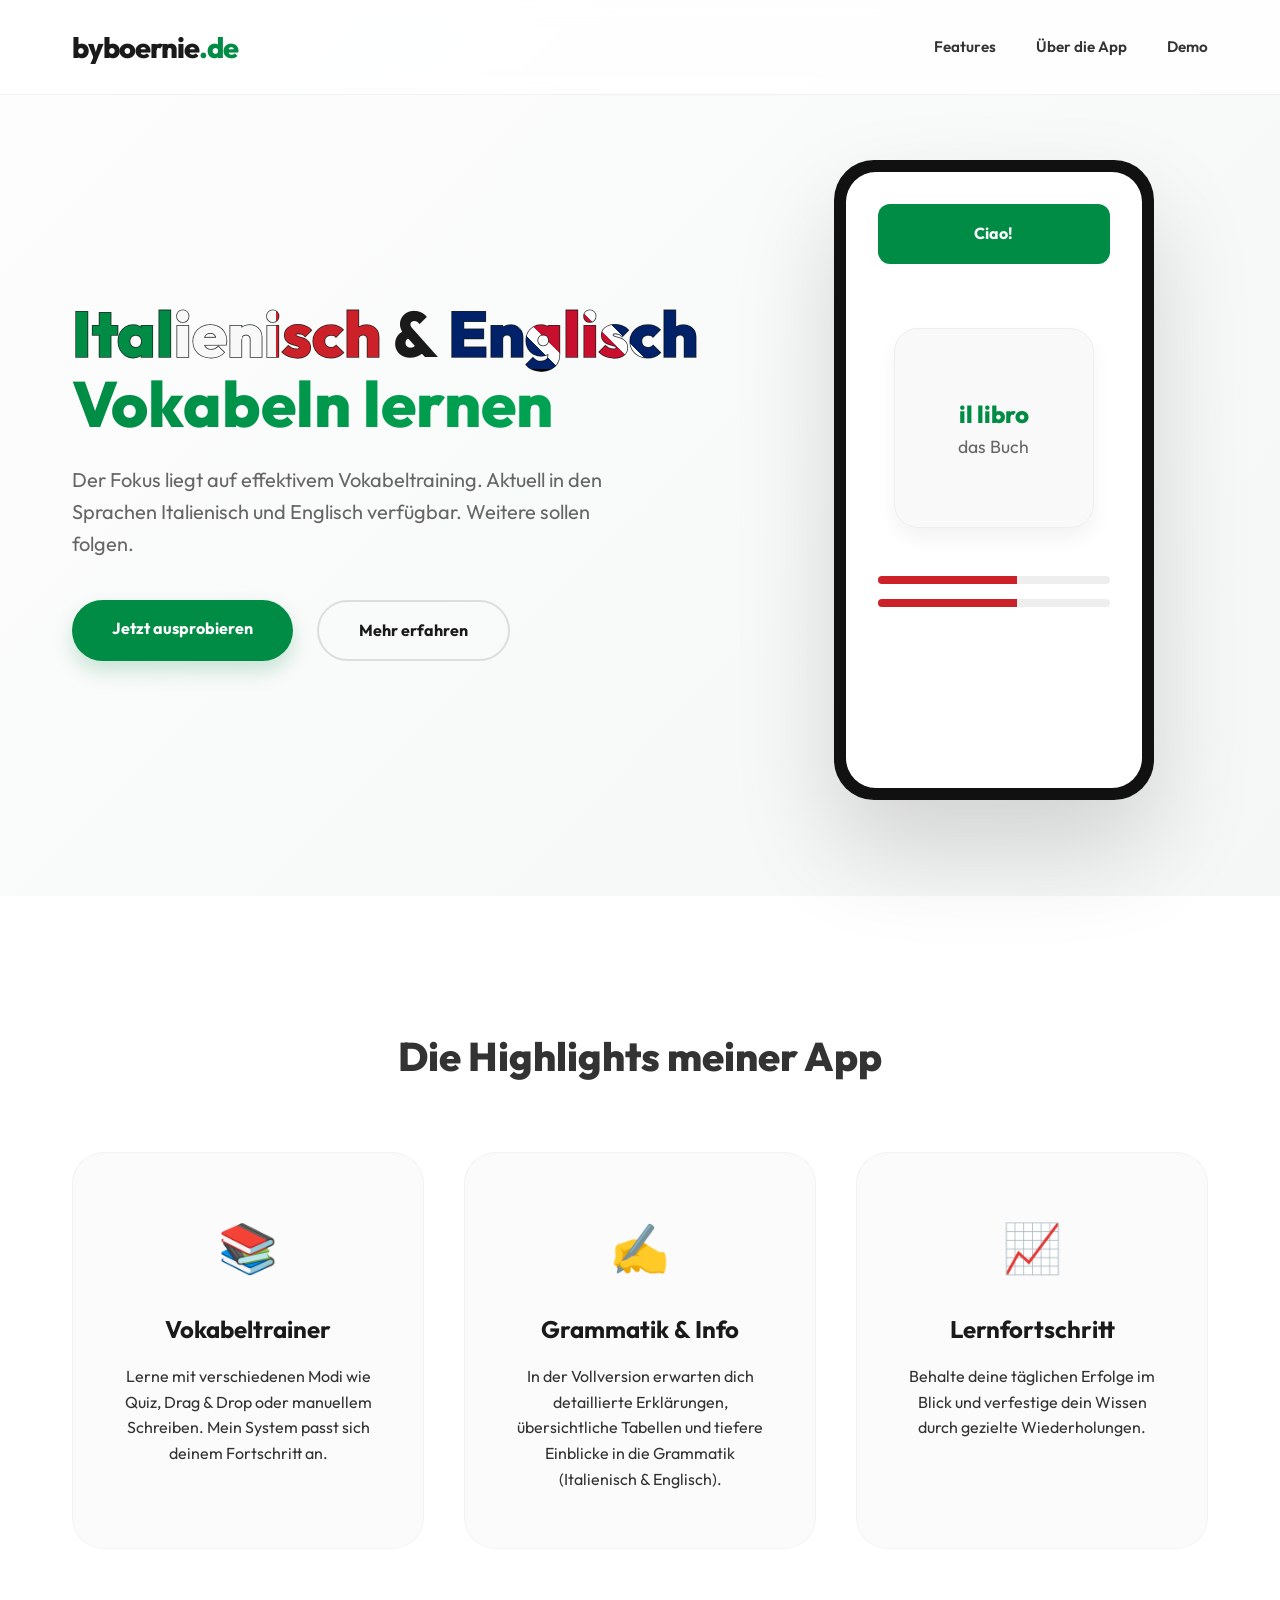
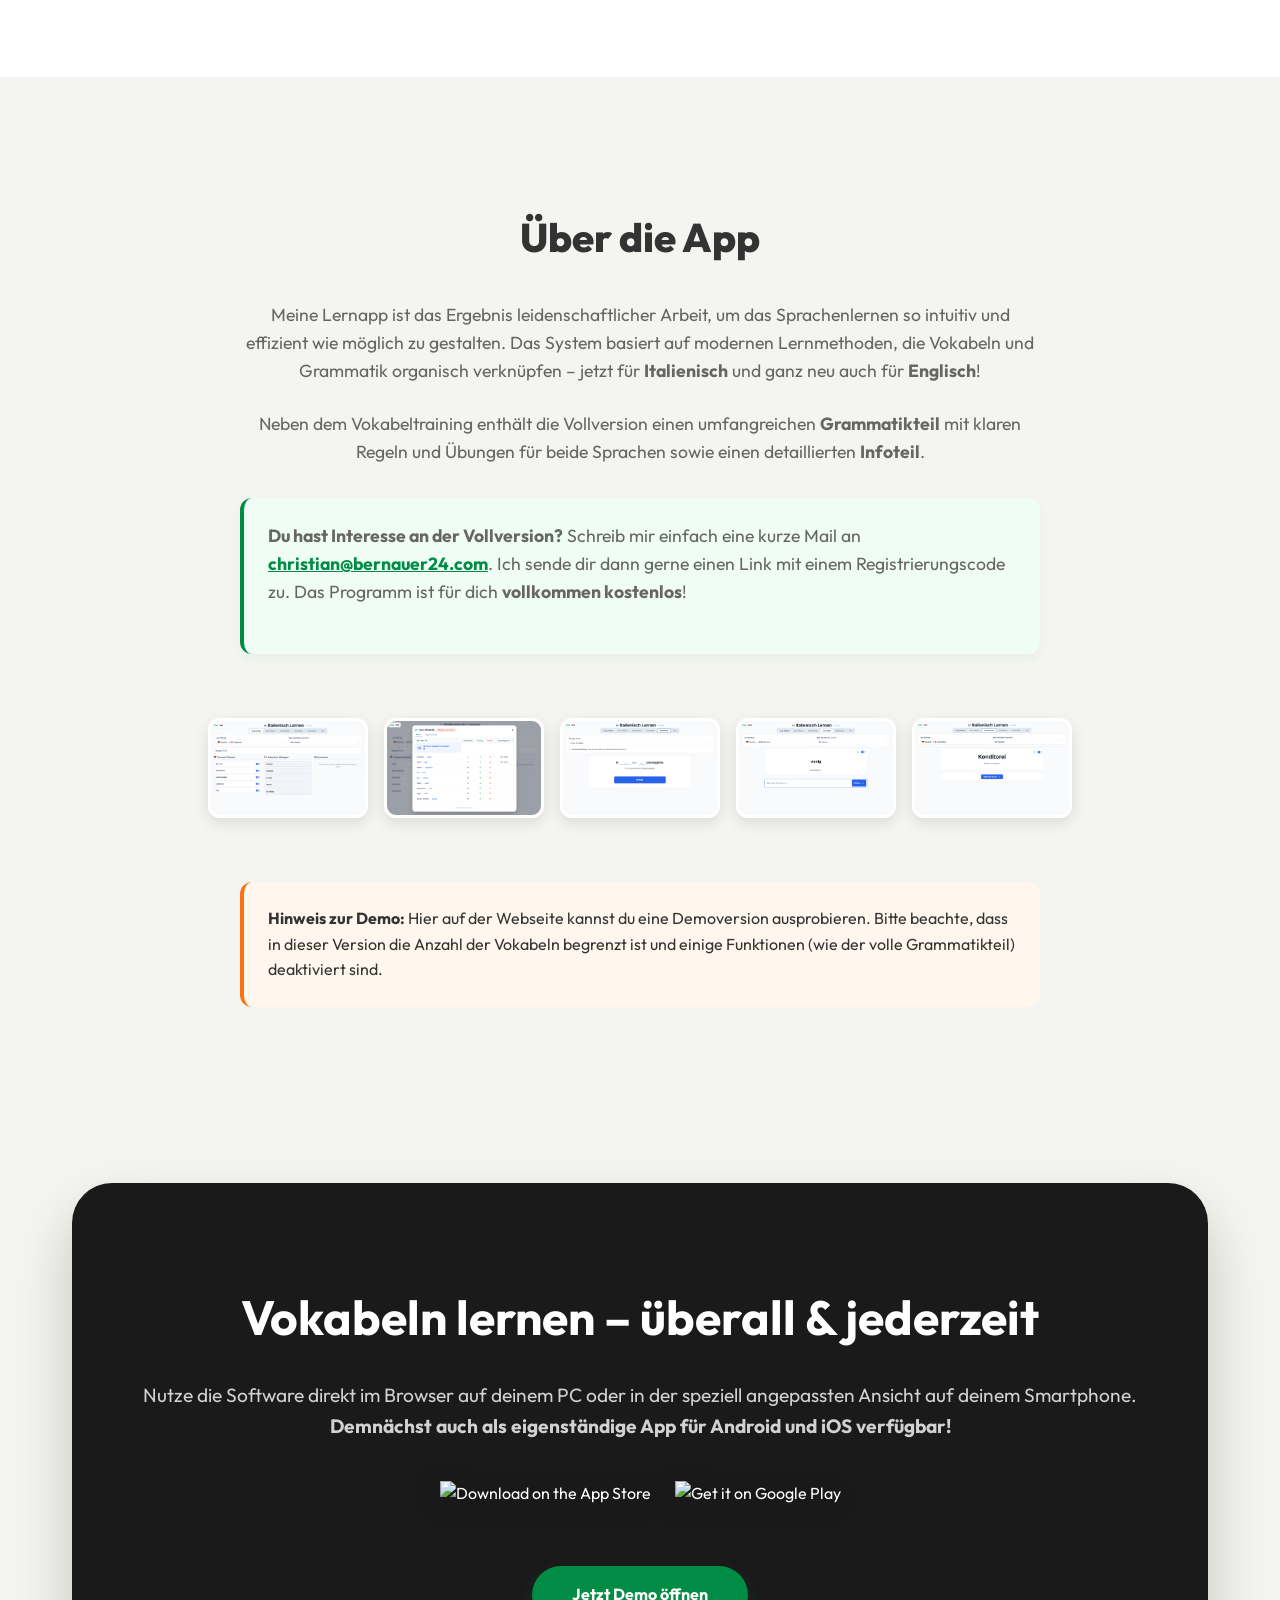
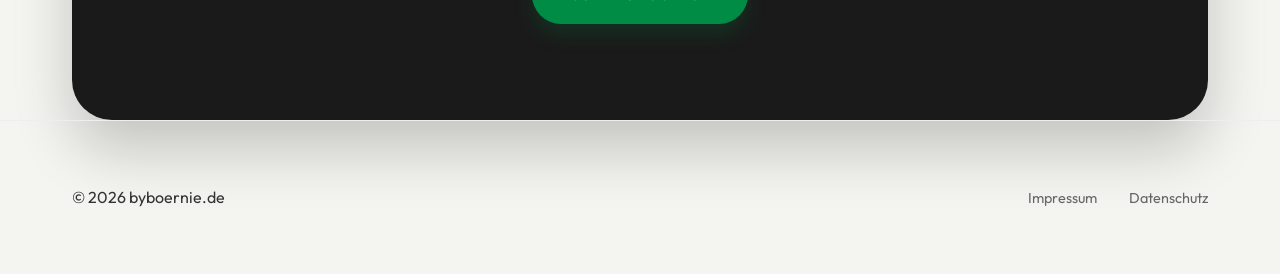
==== index.html @ be67d60a "Refine flag styling with outer stroke and update demo notice" ====
<!DOCTYPE html>
<html lang="de">
<head>
    <meta charset="UTF-8">
    <meta name="viewport" content="width=device-width, initial-scale=1.0">
    <title>Lernapp Italienisch & Englisch | byboernie.de</title>
    <meta name="description" content="Entdecke die Lernapp für Italienisch und Englisch von byboernie.de. Meistere Vokabeln, Grammatik und Sätze spielerisch leicht. Jetzt informieren!">
    <link rel="stylesheet" href="style.css">
    <link rel="preconnect" href="https://fonts.googleapis.com">
    <link rel="preconnect" href="https://fonts.gstatic.com" crossorigin>
    <link href="https://fonts.googleapis.com/css2?family=Outfit:wght@300;400;600;800&display=swap" rel="stylesheet">
</head>
<body>
    <header id="main-header">
        <nav class="container">
            <div class="logo">byboernie<span>.de</span></div>
            <ul class="nav-links">
                <li><a href="#features">Features</a></li>
                <li><a href="#about">Über die App</a></li>
                <li><a href="#demo">Demo</a></li>
            </ul>
        </nav>
    </header>

    <main>
        <section id="hero">
            <div class="container hero-content">
                <div class="hero-text">
                    <h1><span class="flag-it" data-text="Italienisch">Italienisch</span> & <span class="flag-uk" data-text="Englisch">Englisch</span> <br><span class="highlight">Vokabeln lernen</span></h1>
                    <p>Der Fokus liegt auf effektivem Vokabeltraining. Aktuell in den Sprachen Italienisch und Englisch verfügbar. Weitere sollen folgen.</p>
                    <div class="hero-btns">
                        <a href="app.html" class="btn btn-primary">Jetzt ausprobieren</a>
                        <a href="#about" class="btn btn-secondary">Mehr erfahren</a>
                    </div>
                </div>
                <div class="hero-image">
                    <div class="app-mockup">
                        <div class="screen">
                            <div class="app-header">Ciao!</div>
                            <div class="app-card">
                                <span class="word">il libro</span>
                                <span class="translation">das Buch</span>
                            </div>
                            <div class="app-stats">
                                <div class="stat-bar"></div>
                                <div class="stat-bar"></div>
                            </div>
                        </div>
                    </div>
                </div>
            </div>
        </section>

        <section id="features">
            <div class="container">
                <h2 class="section-title">Die Highlights meiner App</h2>
                <div class="features-grid">
                    <div class="feature-card">
                        <div class="icon">📚</div>
                        <h3>Vokabeltrainer</h3>
                        <p>Lerne mit verschiedenen Modi wie Quiz, Drag & Drop oder manuellem Schreiben. Mein System passt sich deinem Fortschritt an.</p>
                    </div>
                    <div class="feature-card">
                        <div class="icon">✍️</div>
                        <h3>Grammatik & Info</h3>
                        <p>In der Vollversion erwarten dich detaillierte Erklärungen, übersichtliche Tabellen und tiefere Einblicke in die Grammatik (Italienisch & Englisch).</p>
                    </div>
                    <div class="feature-card">
                        <div class="icon">📈</div>
                        <h3>Lernfortschritt</h3>
                        <p>Behalte deine täglichen Erfolge im Blick und verfestige dein Wissen durch gezielte Wiederholungen.</p>
                    </div>
                </div>
            </div>
        </section>

        <section id="about">
            <div class="container">
                <div class="about-content">
                    <div class="about-text">
                        <h2>Über die App</h2>
                        <p>Meine Lernapp ist das Ergebnis leidenschaftlicher Arbeit, um das Sprachenlernen so intuitiv und effizient wie möglich zu gestalten. Das System basiert auf modernen Lernmethoden, die Vokabeln und Grammatik organisch verknüpfen – jetzt für <strong>Italienisch</strong> und ganz neu auch für <strong>Englisch</strong>!</p>
                        <p>Neben dem Vokabeltraining enthält die Vollversion einen umfangreichen <strong>Grammatikteil</strong> mit klaren Regeln und Übungen für beide Sprachen sowie einen detaillierten <strong>Infoteil</strong>.</p>
                        
                        <div class="interest-note">
                            <p><strong>Du hast Interesse an der Vollversion?</strong> Schreib mir einfach eine kurze Mail an <a href="mailto:christian@bernauer24.com">christian@bernauer24.com</a>. Ich sende dir dann gerne einen Link mit einem Registrierungscode zu. Das Programm ist für dich <strong>vollkommen kostenlos</strong>!</p>
                        </div>

                        <div class="image-gallery">
                            <div class="gallery-item" onclick="openLightbox('assets/images/img1.png')">
                                <img src="assets/images/img1.png" alt="Grammatik Vorschau 1">
                            </div>
                            <div class="gallery-item" onclick="openLightbox('assets/images/img2.png')">
                                <img src="assets/images/img2.png" alt="Grammatik Vorschau 2">
                            </div>
                            <div class="gallery-item" onclick="openLightbox('assets/images/img3.png')">
                                <img src="assets/images/img3.png" alt="Vokabel Vorschau">
                            </div>
                            <div class="gallery-item" onclick="openLightbox('assets/images/img4.png')">
                                <img src="assets/images/img4.png" alt="Sätze Vorschau">
                            </div>
                            <div class="gallery-item" onclick="openLightbox('assets/images/img5.png')">
                                <img src="assets/images/img5.png" alt="Quiz Vorschau">
                            </div>
                        </div>

                        <div class="demo-note">
                            <strong>Hinweis zur Demo:</strong> Hier auf der Webseite kannst du eine Demoversion ausprobieren. Bitte beachte, dass in dieser Version die Anzahl der Vokabeln begrenzt ist und einige Funktionen (wie der volle Grammatikteil) deaktiviert sind.
                        </div>
                    </div>
                </div>
            </div>
        </section>

        <section id="demo">
            <div class="container">
                <div class="download-box">
                    <h2>Vokabeln lernen – überall & jederzeit</h2>
                    <p>Nutze die Software direkt im Browser auf deinem PC oder in der speziell angepassten Ansicht auf deinem Smartphone. <b>Demnächst auch als eigenständige App für Android und iOS verfügbar!</b></p>
                    <div class="app-badges">
                        <img src="https://upload.wikimedia.org/wikipedia/commons/3/3c/Download_on_the_App_Store_Badge.svg" alt="Download on the App Store" class="badge">
                        <img src="https://upload.wikimedia.org/wikipedia/commons/7/78/Google_Play_Store_badge_EN.svg" alt="Get it on Google Play" class="badge">
                    </div>
                    <a href="app.html" class="btn btn-primary">Jetzt Demo öffnen</a>
                </div>
            </div>
        </section>
    </main>

    <footer id="main-footer">
        <div class="container footer-content">
            <div class="footer-info">
                <p>&copy; 2026 byboernie.de</p>
            </div>
            <ul class="footer-links">
                <li><a href="impressum.html">Impressum</a></li>
                <li><a href="datenschutz.html">Datenschutz</a></li>
            </ul>
        </div>
    </footer>

    <!-- Lightbox Modal -->
    <div id="lightbox" onclick="closeLightbox()">
        <div class="lightbox-content">
            <button class="close-lightbox" onclick="closeLightbox()">&times;</button>
            <img id="lightbox-img" src="" alt="Vorschau">
        </div>
    </div>

    <script src="app.js"></script>
    <script>
        function openLightbox(src) {
            const lightbox = document.getElementById('lightbox');
            const img = document.getElementById('lightbox-img');
            img.src = src;
            lightbox.classList.add('active');
            document.body.style.overflow = 'hidden';
        }

        function closeLightbox() {
            const lightbox = document.getElementById('lightbox');
            lightbox.classList.remove('active');
            document.body.style.overflow = 'auto';
        }
    </script>
</body>
</html>
---- style.css ----
:root {
    --primary: #008C45; /* Italian Green */
    --secondary: #CD212A; /* Italian Red */
    --accent: #F4F5F0; /* Off-white */
    --dark: #1a1a1a;
    --text: #333;
    --light-text: #666;
    --white: #ffffff;
    --glass: rgba(255, 255, 255, 0.8);
    --shadow: 0 10px 30px rgba(0,0,0,0.1);
}

* {
    margin: 0;
    padding: 0;
    box-sizing: border-box;
}

body {
    font-family: 'Outfit', sans-serif;
    line-height: 1.6;
    color: var(--text);
    background-color: var(--accent);
    overflow-x: hidden;
}

.container {
    max-width: 1200px;
    margin: 0 auto;
    padding: 0 2rem;
}

/* Header */
header {
    background: var(--glass);
    backdrop-filter: blur(10px);
    position: fixed;
    width: 100%;
    top: 0;
    z-index: 1000;
    padding: 1.5rem 0;
    border-bottom: 1px solid rgba(0,0,0,0.05);
}

nav {
    display: flex;
    justify-content: space-between;
    align-items: center;
}

.logo {
    font-size: 1.8rem;
    font-weight: 800;
    color: var(--dark);
    letter-spacing: -1px;
}

.logo span {
    color: var(--primary);
}

.nav-links {
    display: flex;
    list-style: none;
    gap: 2.5rem;
}

.nav-links a {
    text-decoration: none;
    color: var(--text);
    font-weight: 600;
    transition: color 0.3s;
    font-size: 0.95rem;
}

.nav-links a:hover {
    color: var(--primary);
}

/* Hero Section */
#hero {
    padding: 10rem 0 6rem;
    background: linear-gradient(135deg, #fdfdfd 0%, #f4f7f6 100%);
}

.hero-content {
    display: grid;
    grid-template-columns: 1.2fr 0.8fr;
    gap: 4rem;
    align-items: center;
}

h1 {
    font-size: 4rem;
    line-height: 1.1;
    margin-bottom: 1.5rem;
    color: var(--dark);
    font-weight: 800;
}

.highlight {
    color: var(--primary);
    background: linear-gradient(to right, var(--primary), #00A352);
    -webkit-background-clip: text;
    -webkit-text-fill-color: transparent;
}

.flag-it, .flag-uk {
    position: relative;
    display: inline-block;
    -webkit-text-stroke: 1.5px rgba(0,0,0,0.8);
    color: black;
}

.flag-it::after, .flag-uk::after {
    content: attr(data-text);
    position: absolute;
    left: 0;
    top: 0;
    z-index: 1;
    -webkit-text-stroke: 0;
    -webkit-background-clip: text;
    background-clip: text;
    -webkit-text-fill-color: transparent;
}

.flag-it::after {
    background-image: linear-gradient(to right, #008C45 33%, #f8f8f8 33%, #f8f8f8 66%, #CD212A 66%);
}

.flag-uk::after {
    background-image: linear-gradient(45deg, #012169 0%, #012169 35%, #FFFFFF 35%, #FFFFFF 40%, #C8102E 40%, #C8102E 60%, #FFFFFF 60%, #FFFFFF 65%, #012169 65%, #012169 100%);
}

.hero-text p {
    font-size: 1.25rem;
    color: var(--light-text);
    margin-bottom: 2.5rem;
    max-width: 540px;
}

.hero-btns {
    display: flex;
    gap: 1.5rem;
}

.btn {
    padding: 1rem 2.5rem;
    border-radius: 50px;
    text-decoration: none;
    font-weight: 700;
    transition: all 0.3s;
    display: inline-block;
}

.btn-primary {
    background: var(--primary);
    color: var(--white);
    box-shadow: 0 10px 20px rgba(0, 140, 69, 0.2);
}

.btn-primary:hover {
    transform: translateY(-3px);
    box-shadow: 0 15px 30px rgba(0, 140, 69, 0.3);
}

.btn-secondary {
    background: transparent;
    color: var(--dark);
    border: 2px solid #ddd;
}

.btn-secondary:hover {
    background: #eee;
}

/* Mockup */
.hero-image {
    position: relative;
}

.app-mockup {
    width: 320px;
    height: 640px;
    background: #111;
    border-radius: 40px;
    padding: 12px;
    box-shadow: 0 50px 100px rgba(0,0,0,0.15);
    margin: 0 auto;
    position: relative;
}

.screen {
    background: var(--white);
    width: 100%;
    height: 100%;
    border-radius: 30px;
    overflow: hidden;
    padding: 2rem;
    display: flex;
    flex-direction: column;
    align-items: center;
}

.app-header {
    width: 100%;
    height: 60px;
    background: var(--primary);
    color: white;
    display: flex;
    align-items: center;
    justify-content: center;
    font-weight: 700;
    margin-bottom: 4rem;
    border-radius: 12px;
}

.app-card {
    width: 200px;
    height: 200px;
    background: #f9f9f9;
    border: 1px solid #eee;
    border-radius: 24px;
    display: flex;
    flex-direction: column;
    justify-content: center;
    align-items: center;
    box-shadow: 0 10px 20px rgba(0,0,0,0.05);
    margin-bottom: 3rem;
}

.word { font-weight: 800; font-size: 1.5rem; color: var(--primary); }
.translation { color: var(--light-text); font-size: 1.1rem; }

.app-stats {
    width: 100%;
    display: flex;
    flex-direction: column;
    gap: 15px;
}

.stat-bar {
    width: 100%;
    height: 8px;
    background: #eee;
    border-radius: 4px;
    position: relative;
    overflow: hidden;
}

.stat-bar::after {
    content: '';
    position: absolute;
    left: 0;
    height: 100%;
    width: 60%;
    background: var(--secondary);
}

/* Features */
#features {
    padding: 8rem 0;
    background: var(--white);
}

.section-title {
    text-align: center;
    font-size: 2.5rem;
    margin-bottom: 4rem;
    font-weight: 800;
}

.features-grid {
    display: grid;
    grid-template-columns: repeat(auto-fit, minmax(300px, 1fr));
    gap: 2.5rem;
}

.feature-card {
    padding: 3.5rem 2.5rem;
    background: #fbfbfb;
    border-radius: 32px;
    text-align: center;
    transition: transform 0.3s, box-shadow 0.3s;
    border: 1px solid rgba(0,0,0,0.03);
}

.feature-card:hover {
    transform: translateY(-10px);
    box-shadow: var(--shadow);
}

.feature-card .icon {
    font-size: 3rem;
    margin-bottom: 1.5rem;
}

.feature-card h3 {
    font-size: 1.5rem;
    margin-bottom: 1rem;
    color: var(--dark);
}

/* Download Section */
#download {
    padding: 8rem 0;
}

.download-box {
    background: var(--dark);
    border-radius: 40px;
    padding: 6rem 4rem;
    text-align: center;
    color: var(--white);
    box-shadow: 0 30px 60px rgba(0,0,0,0.2);
}

.download-box h2 {
    font-size: 3rem;
    margin-bottom: 1.5rem;
}

.download-box p {
    font-size: 1.2rem;
    opacity: 0.8;
    margin-bottom: 2.5rem;
}

.status-tag {
    display: inline-block;
    padding: 0.8rem 2rem;
    background: var(--primary);
    border-radius: 50px;
    font-weight: 800;
    text-transform: uppercase;
    letter-spacing: 2px;
    font-size: 0.9rem;
}

.app-badges {
    display: flex;
    justify-content: center;
    gap: 1.5rem;
    margin-bottom: 2.5rem;
    flex-wrap: wrap;
}

.app-badges .badge {
    height: 45px;
    width: auto;
    transition: transform 0.3s;
    filter: drop-shadow(0 5px 15px rgba(0,0,0,0.2));
}

.app-badges .badge:hover {
    transform: translateY(-3px) scale(1.05);
}

/* Footer */
footer {
    padding: 4rem 0;
    border-top: 1px solid #eee;
}

.footer-content {
    display: flex;
    justify-content: space-between;
    align-items: center;
}

.footer-links {
    display: flex;
    list-style: none;
    gap: 2rem;
}

.footer-links a {
    text-decoration: none;
    color: var(--light-text);
    font-size: 0.9rem;
}

.footer-links a:hover {
    color: var(--dark);
}

/* Responsive */
@media (max-width: 968px) {
    .hero-content {
        grid-template-columns: 1fr;
        text-align: center;
    }
    .hero-text p {
        margin: 0 auto 2.5rem;
    }
    .hero-btns {
        justify-content: center;
    }
    h1 { font-size: 3rem; }
}
/* About Section */
#about {
    padding: 8rem 0;
    background-color: var(--accent);
}

.about-content {
    text-align: center;
}

.about-text h2 {
    font-size: 2.5rem;
    margin-bottom: 2rem;
    font-weight: 800;
}

.about-text p {
    font-size: 1.1rem;
    color: var(--light-text);
    max-width: 800px;
    margin: 0 auto 1.5rem;
}

.demo-note {
    background: #fff7ed;
    border-left: 4px solid #f97316;
    padding: 1.5rem;
    border-radius: 12px;
    font-size: 1rem;
    max-width: 800px;
    margin: 3rem auto;
    text-align: left;
}

/* Side-by-Side Gallery */
.image-gallery {
    display: flex;
    justify-content: center;
    align-items: center;
    gap: 1rem;
    flex-wrap: nowrap;
    overflow-x: auto;
    padding: 1rem 0;
    margin-top: 2rem;
}

.gallery-item {
    flex: 0 0 160px; /* Small thumbnails */
    height: 100px;
    border-radius: 12px;
    overflow: hidden;
    cursor: pointer;
    box-shadow: 0 5px 15px rgba(0,0,0,0.1);
    transition: transform 0.3s cubic-bezier(0.175, 0.885, 0.32, 1.275);
    border: 3px solid var(--white);
}

.gallery-item:hover {
    transform: scale(1.1);
    box-shadow: 0 15px 30px rgba(0,0,0,0.2);
    z-index: 10;
}

.gallery-item img {
    width: 100%;
    height: 100%;
    object-fit: cover;
}

/* Lightbox Modal */
#lightbox {
    position: fixed;
    top: 0;
    left: 0;
    width: 100%;
    height: 100%;
    background: rgba(0, 0, 0, 0.9);
    display: none;
    justify-content: center;
    align-items: center;
    z-index: 2000;
    padding: 2rem;
    cursor: pointer;
}

#lightbox.active {
    display: flex;
}

.lightbox-content {
    position: relative;
    max-width: 90vw;
    max-height: 90vh;
    animation: zoomIn 0.3s ease-out;
}

@keyframes zoomIn {
    from { transform: scale(0.8); opacity: 0; }
    to { transform: scale(1); opacity: 1; }
}

.lightbox-content img {
    display: block;
    width: auto;
    height: auto;
    max-width: 100%;
    max-height: 90vh;
    border-radius: 8px;
    box-shadow: 0 0 50px rgba(0,0,0,0.5);
}

.close-btn {
    position: absolute;
    top: -40px;
    right: 0;
    color: var(--white);
    font-size: 2rem;
    background: none;
    border: none;
    cursor: pointer;
}

@media (max-width: 768px) {
    .image-gallery {
        flex-wrap: wrap;
        justify-content: center;
    }
}

/* Interest Note */
.interest-note {
    background: #f0fdf4;
    border-left: 4px solid var(--primary);
    padding: 1.5rem;
    border-radius: 12px;
    font-size: 1.1rem;
    max-width: 800px;
    margin: 2rem auto 3rem;
    text-align: left;
    box-shadow: 0 4px 12px rgba(0, 140, 69, 0.05);
}

.interest-note a {
    color: var(--primary);
    font-weight: 700;
    text-decoration: underline;
}
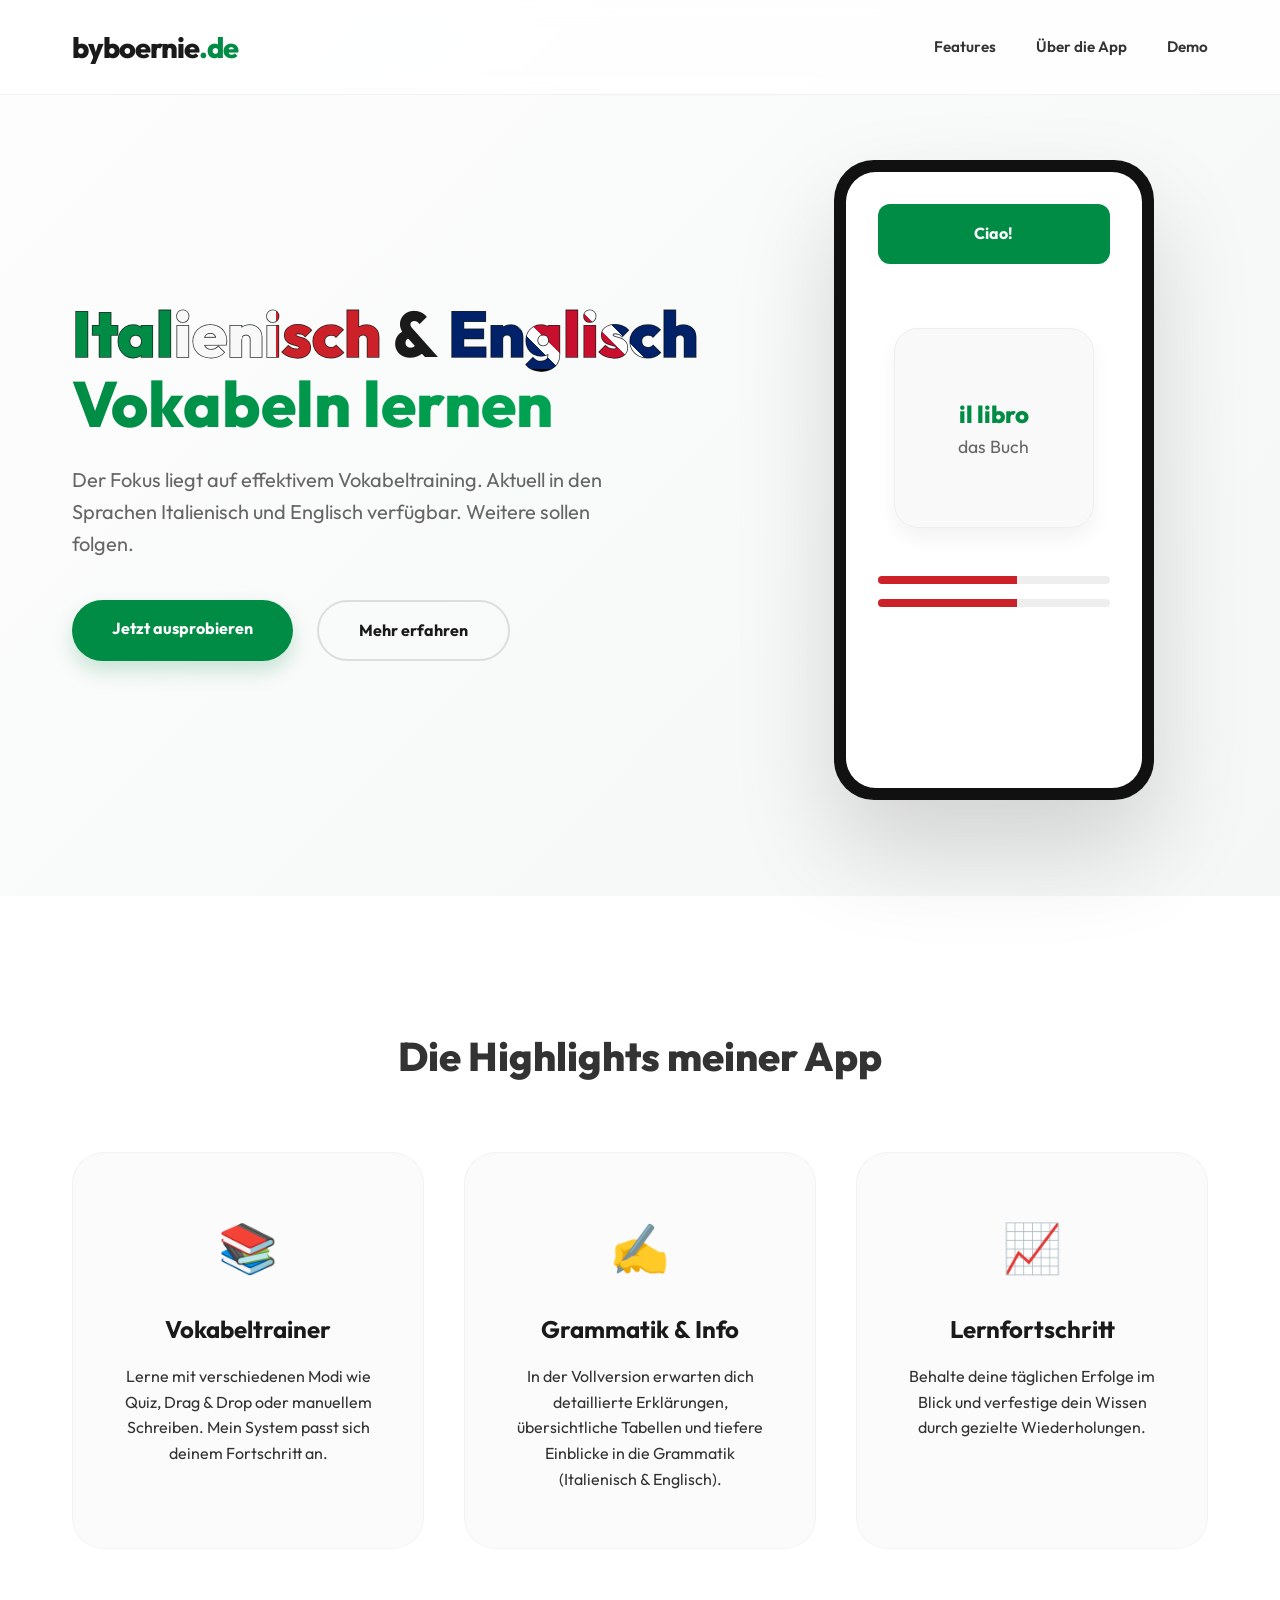
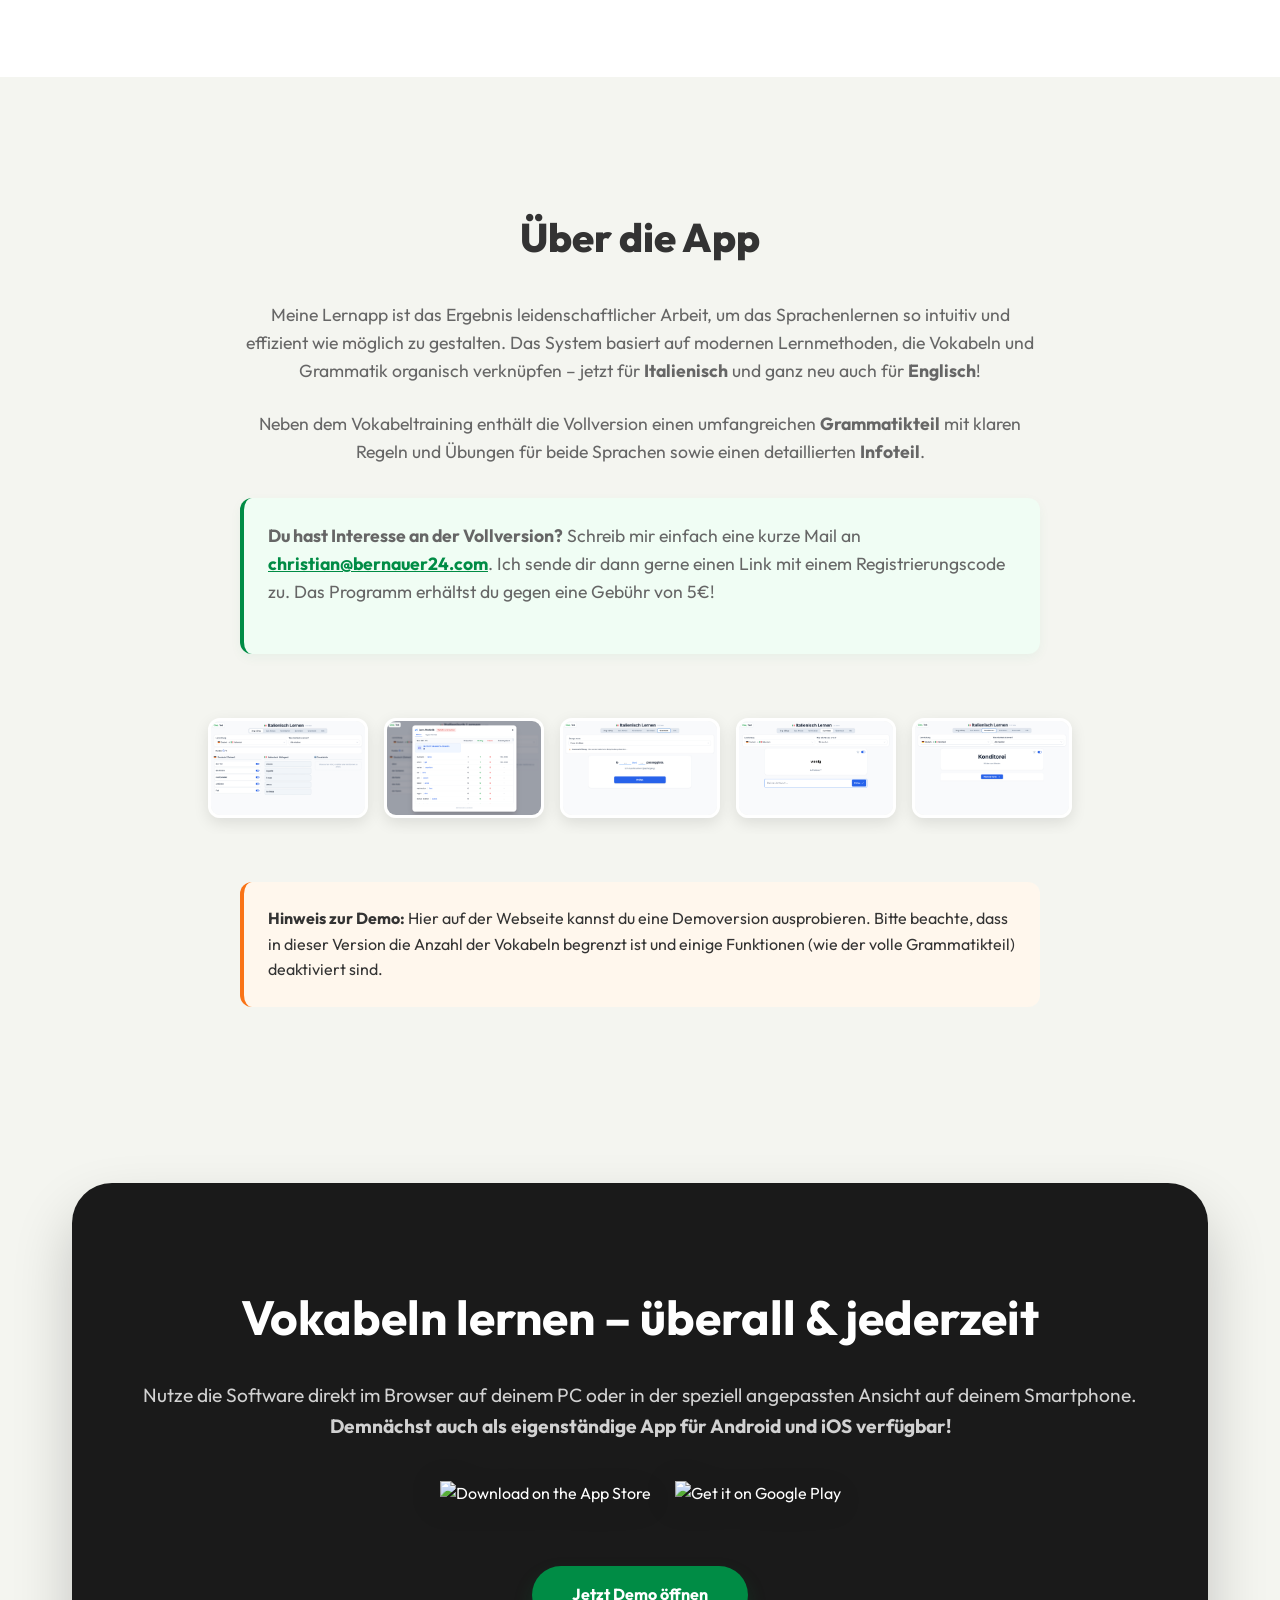
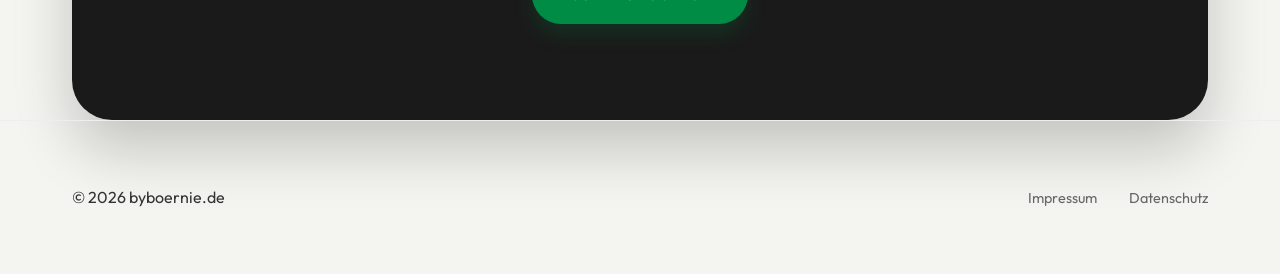
==== commit 876878b5: "Update pricing information: 5€ fee for full version" ====
--- a/index.html
+++ b/index.html
@@ -83,7 +83,7 @@
                         <p>Neben dem Vokabeltraining enthält die Vollversion einen umfangreichen <strong>Grammatikteil</strong> mit klaren Regeln und Übungen für beide Sprachen sowie einen detaillierten <strong>Infoteil</strong>.</p>
                         
                         <div class="interest-note">
-                            <p><strong>Du hast Interesse an der Vollversion?</strong> Schreib mir einfach eine kurze Mail an <a href="mailto:christian@bernauer24.com">christian@bernauer24.com</a>. Ich sende dir dann gerne einen Link mit einem Registrierungscode zu. Das Programm ist für dich <strong>vollkommen kostenlos</strong>!</p>
+                            <p><strong>Du hast Interesse an der Vollversion?</strong> Schreib mir einfach eine kurze Mail an <a href="mailto:christian@bernauer24.com">christian@bernauer24.com</a>. Ich sende dir dann gerne einen Link mit einem Registrierungscode zu. Das Programm erhältst du gegen eine Gebühr von 5€!</p>
                         </div>
 
                         <div class="image-gallery">
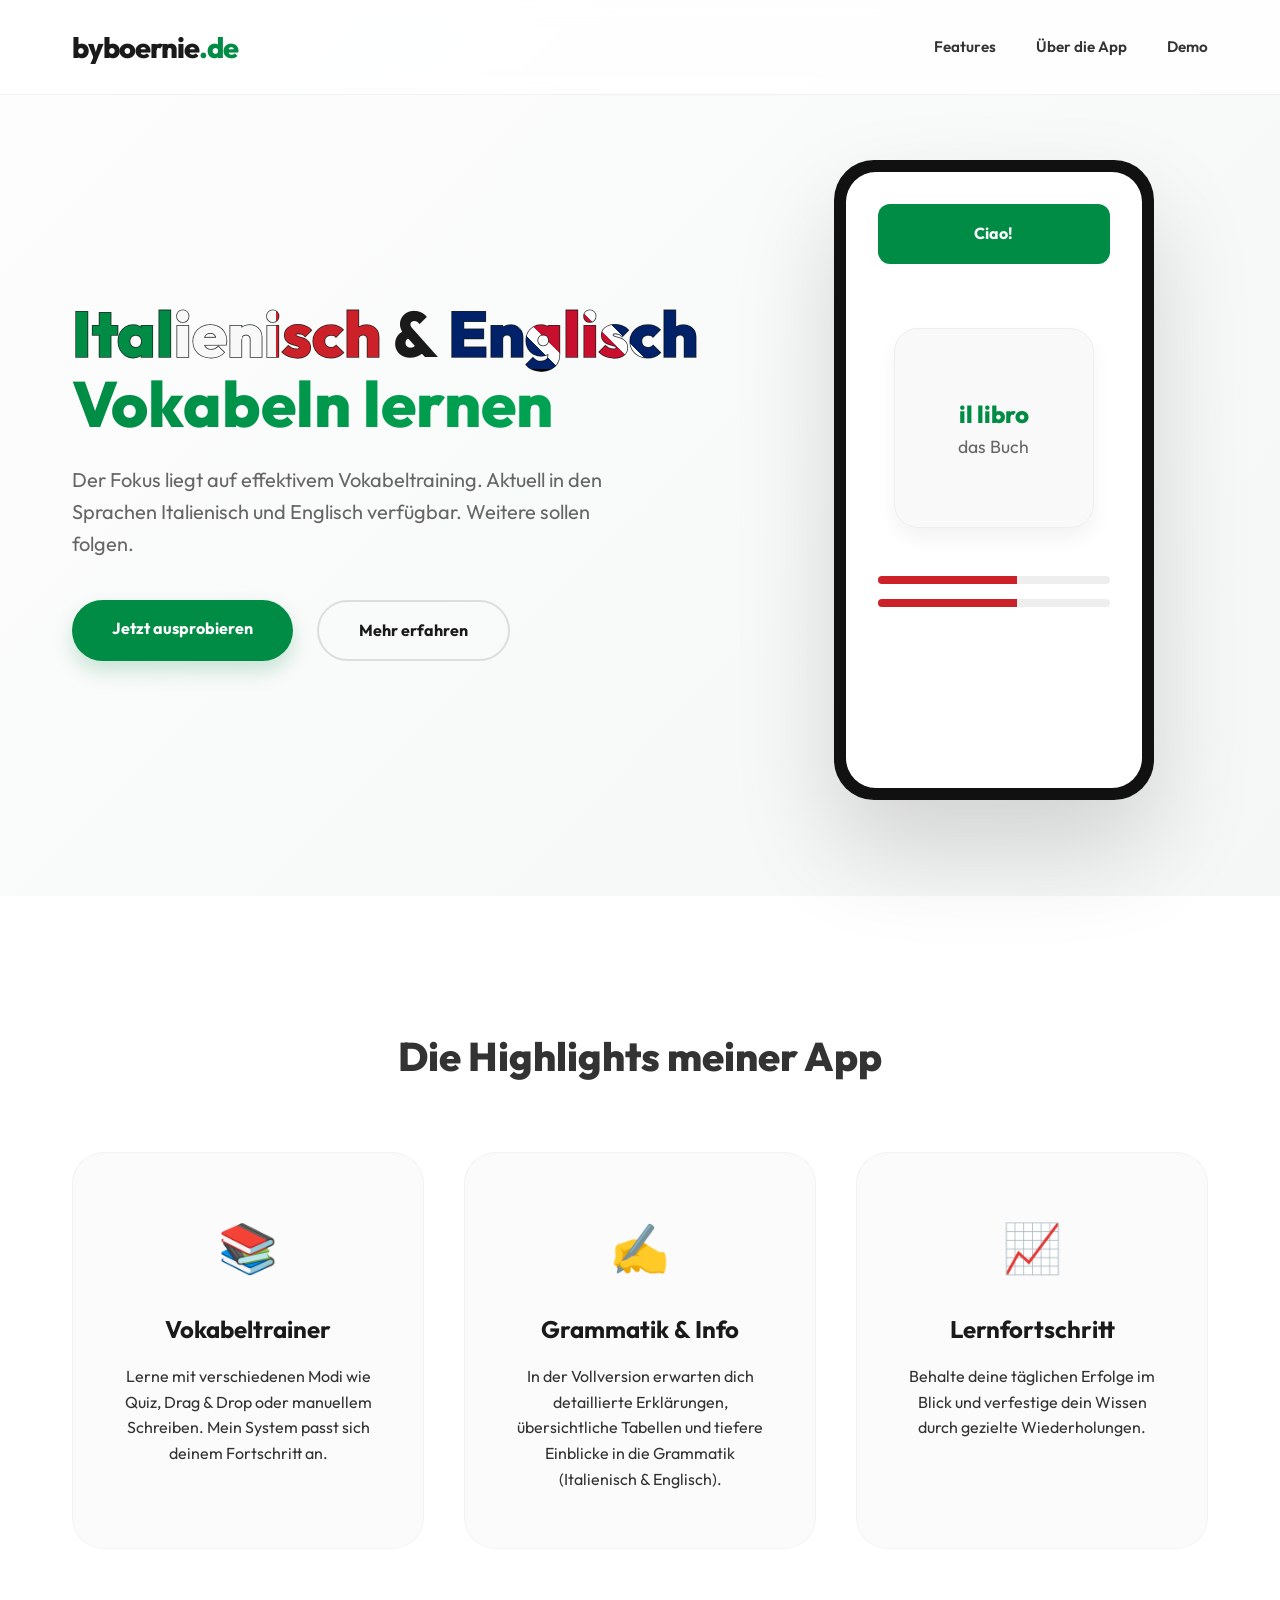
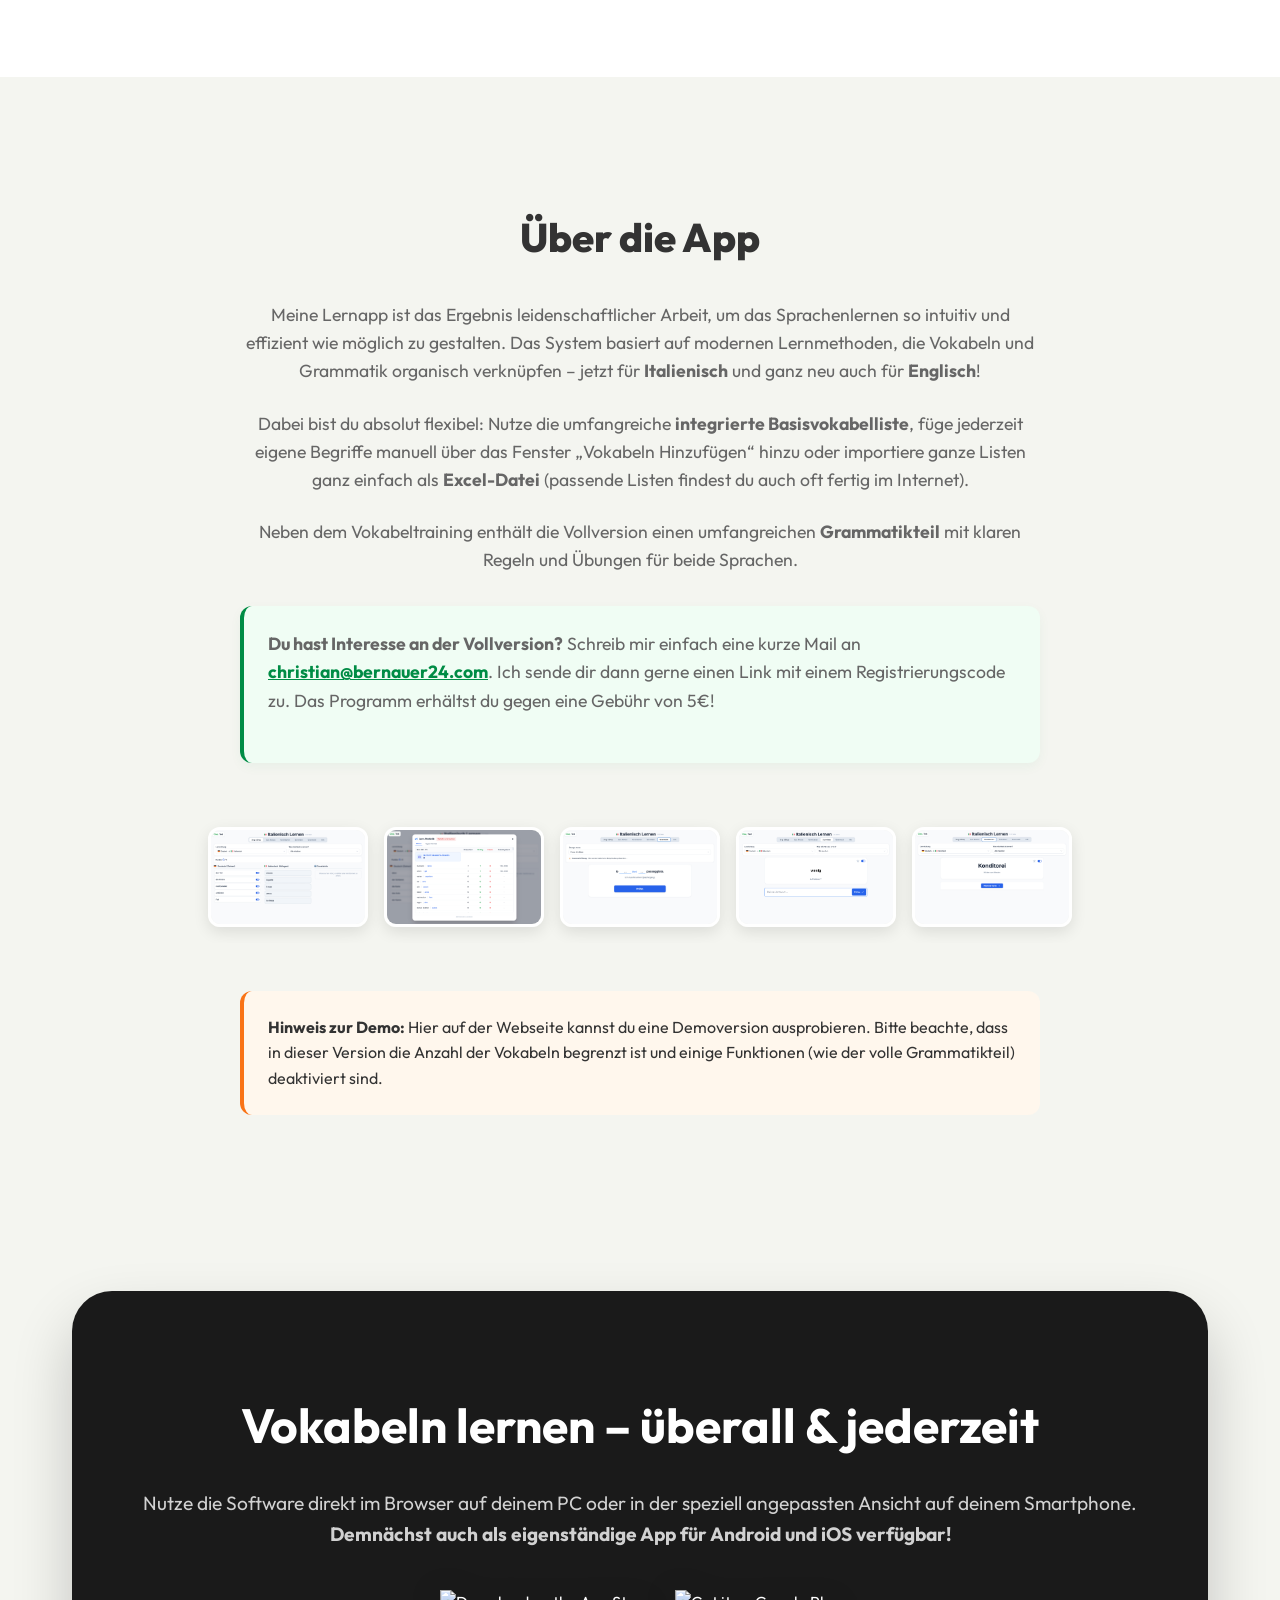
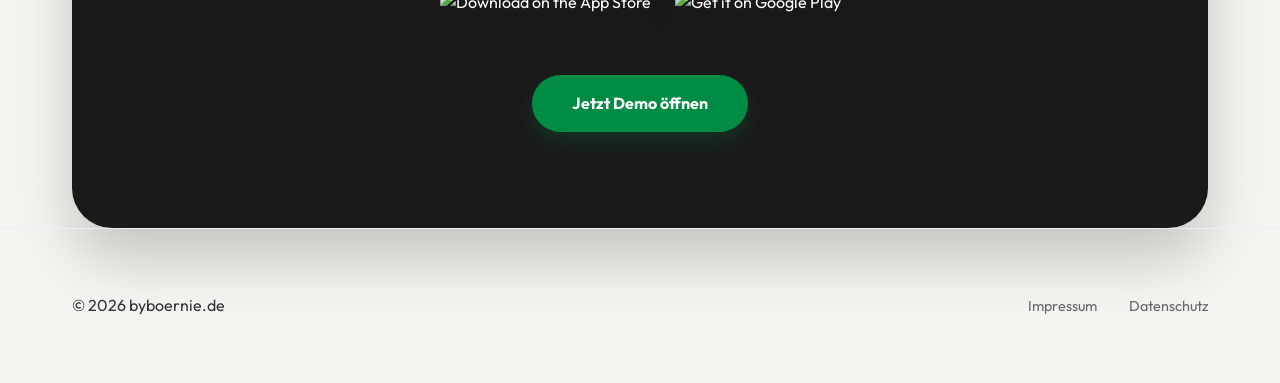
==== commit e67216db: "Update About section with import and custom vocab info" ====
--- a/index.html
+++ b/index.html
@@ -80,7 +80,8 @@
                     <div class="about-text">
                         <h2>Über die App</h2>
                         <p>Meine Lernapp ist das Ergebnis leidenschaftlicher Arbeit, um das Sprachenlernen so intuitiv und effizient wie möglich zu gestalten. Das System basiert auf modernen Lernmethoden, die Vokabeln und Grammatik organisch verknüpfen – jetzt für <strong>Italienisch</strong> und ganz neu auch für <strong>Englisch</strong>!</p>
-                        <p>Neben dem Vokabeltraining enthält die Vollversion einen umfangreichen <strong>Grammatikteil</strong> mit klaren Regeln und Übungen für beide Sprachen sowie einen detaillierten <strong>Infoteil</strong>.</p>
+                        <p>Dabei bist du absolut flexibel: Nutze die umfangreiche <strong>integrierte Basisvokabelliste</strong>, füge jederzeit eigene Begriffe manuell über das Fenster „Vokabeln Hinzufügen“ hinzu oder importiere ganze Listen ganz einfach als <strong>Excel-Datei</strong> (passende Listen findest du auch oft fertig im Internet).</p>
+                        <p>Neben dem Vokabeltraining enthält die Vollversion einen umfangreichen <strong>Grammatikteil</strong> mit klaren Regeln und Übungen für beide Sprachen.</p>
                         
                         <div class="interest-note">
                             <p><strong>Du hast Interesse an der Vollversion?</strong> Schreib mir einfach eine kurze Mail an <a href="mailto:christian@bernauer24.com">christian@bernauer24.com</a>. Ich sende dir dann gerne einen Link mit einem Registrierungscode zu. Das Programm erhältst du gegen eine Gebühr von 5€!</p>
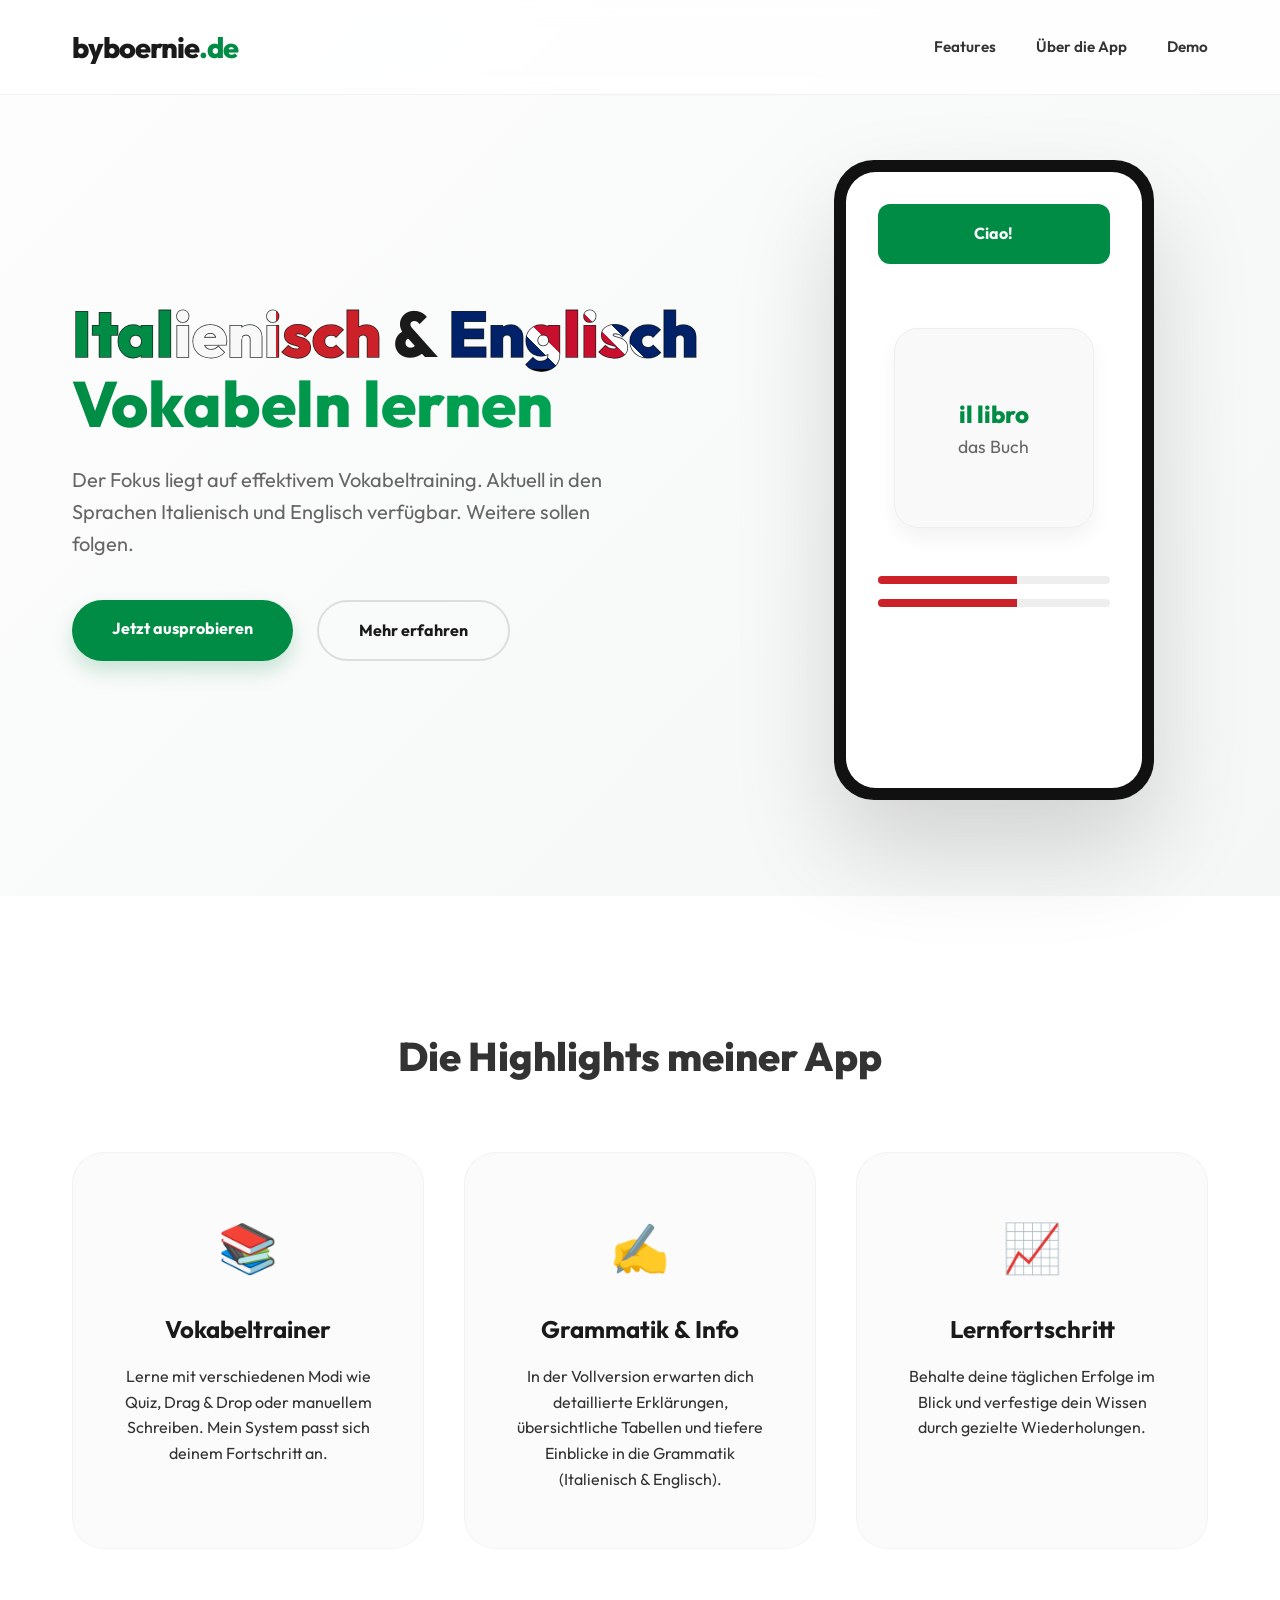
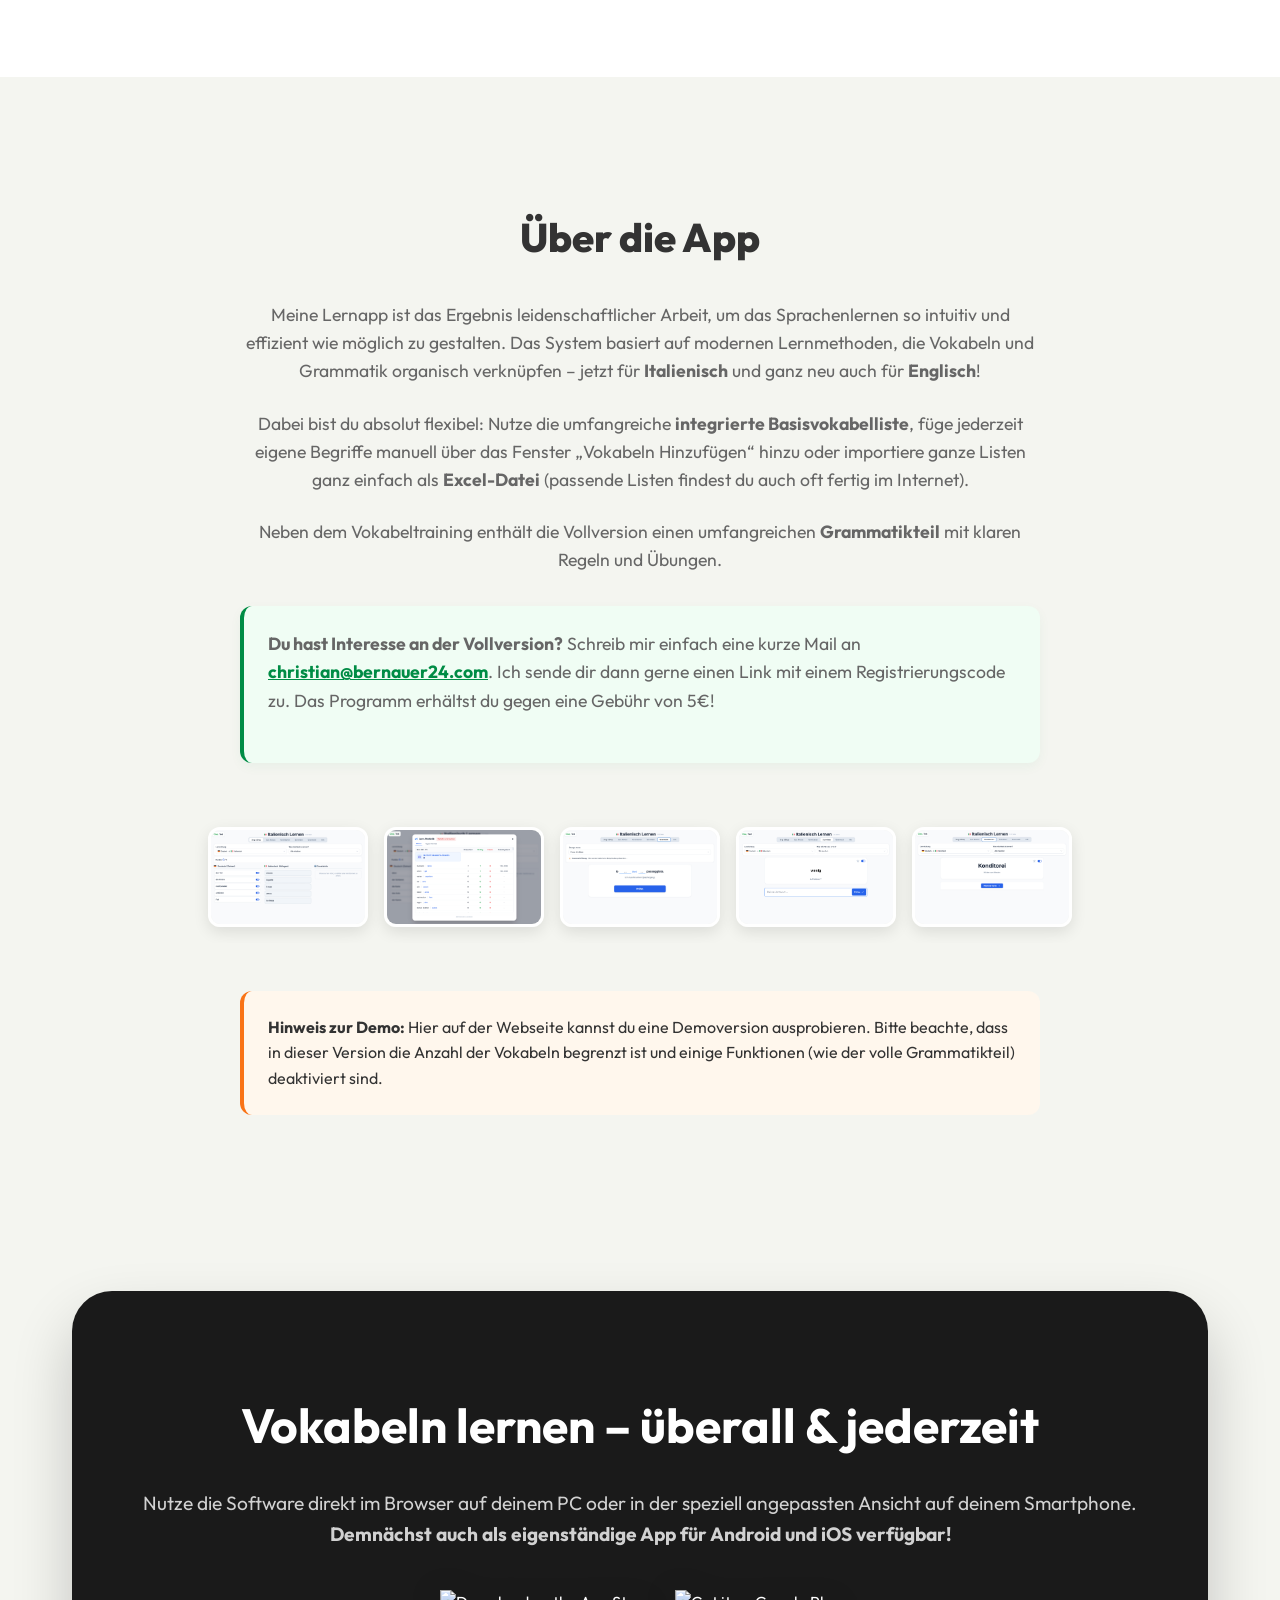
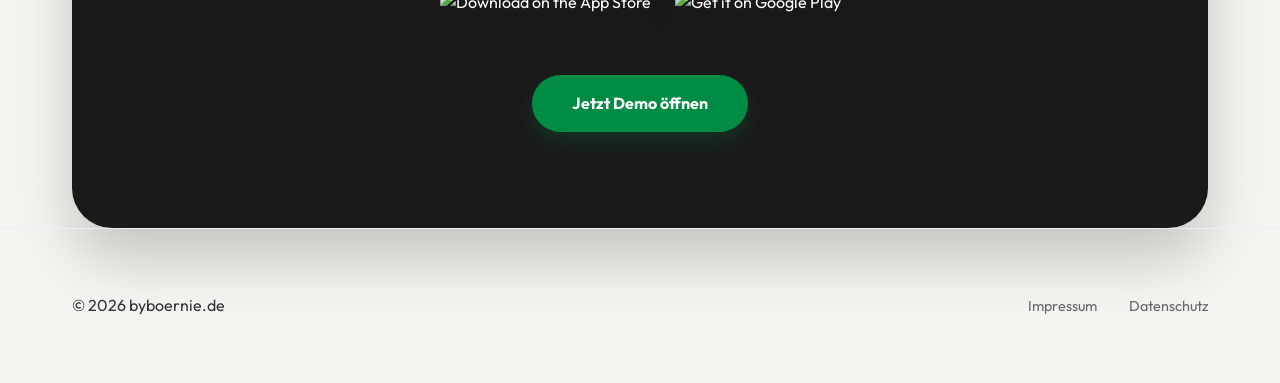
==== commit 2ed0656b: "Refine grammar description: removed 'für beide Sprachen'" ====
--- a/index.html
+++ b/index.html
@@ -81,7 +81,7 @@
                         <h2>Über die App</h2>
                         <p>Meine Lernapp ist das Ergebnis leidenschaftlicher Arbeit, um das Sprachenlernen so intuitiv und effizient wie möglich zu gestalten. Das System basiert auf modernen Lernmethoden, die Vokabeln und Grammatik organisch verknüpfen – jetzt für <strong>Italienisch</strong> und ganz neu auch für <strong>Englisch</strong>!</p>
                         <p>Dabei bist du absolut flexibel: Nutze die umfangreiche <strong>integrierte Basisvokabelliste</strong>, füge jederzeit eigene Begriffe manuell über das Fenster „Vokabeln Hinzufügen“ hinzu oder importiere ganze Listen ganz einfach als <strong>Excel-Datei</strong> (passende Listen findest du auch oft fertig im Internet).</p>
-                        <p>Neben dem Vokabeltraining enthält die Vollversion einen umfangreichen <strong>Grammatikteil</strong> mit klaren Regeln und Übungen für beide Sprachen.</p>
+                        <p>Neben dem Vokabeltraining enthält die Vollversion einen umfangreichen <strong>Grammatikteil</strong> mit klaren Regeln und Übungen.</p>
                         
                         <div class="interest-note">
                             <p><strong>Du hast Interesse an der Vollversion?</strong> Schreib mir einfach eine kurze Mail an <a href="mailto:christian@bernauer24.com">christian@bernauer24.com</a>. Ich sende dir dann gerne einen Link mit einem Registrierungscode zu. Das Programm erhältst du gegen eine Gebühr von 5€!</p>
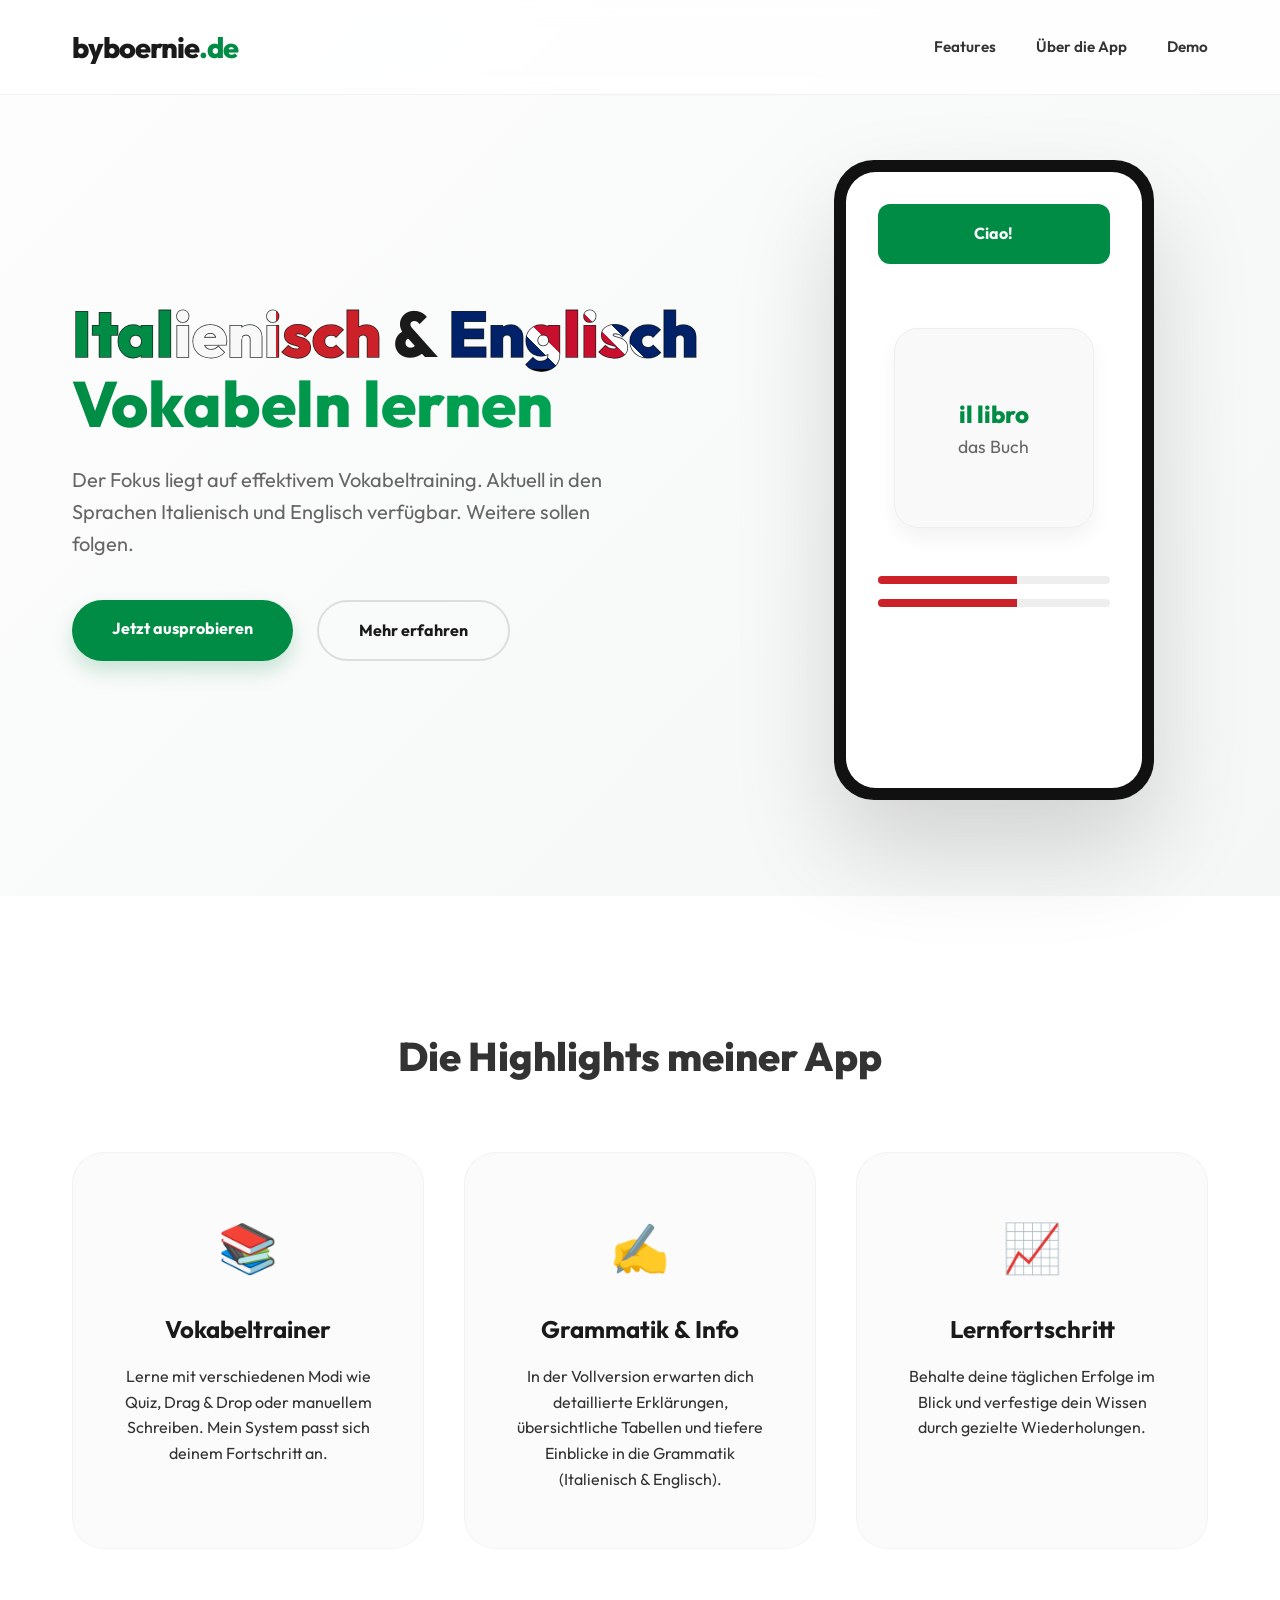
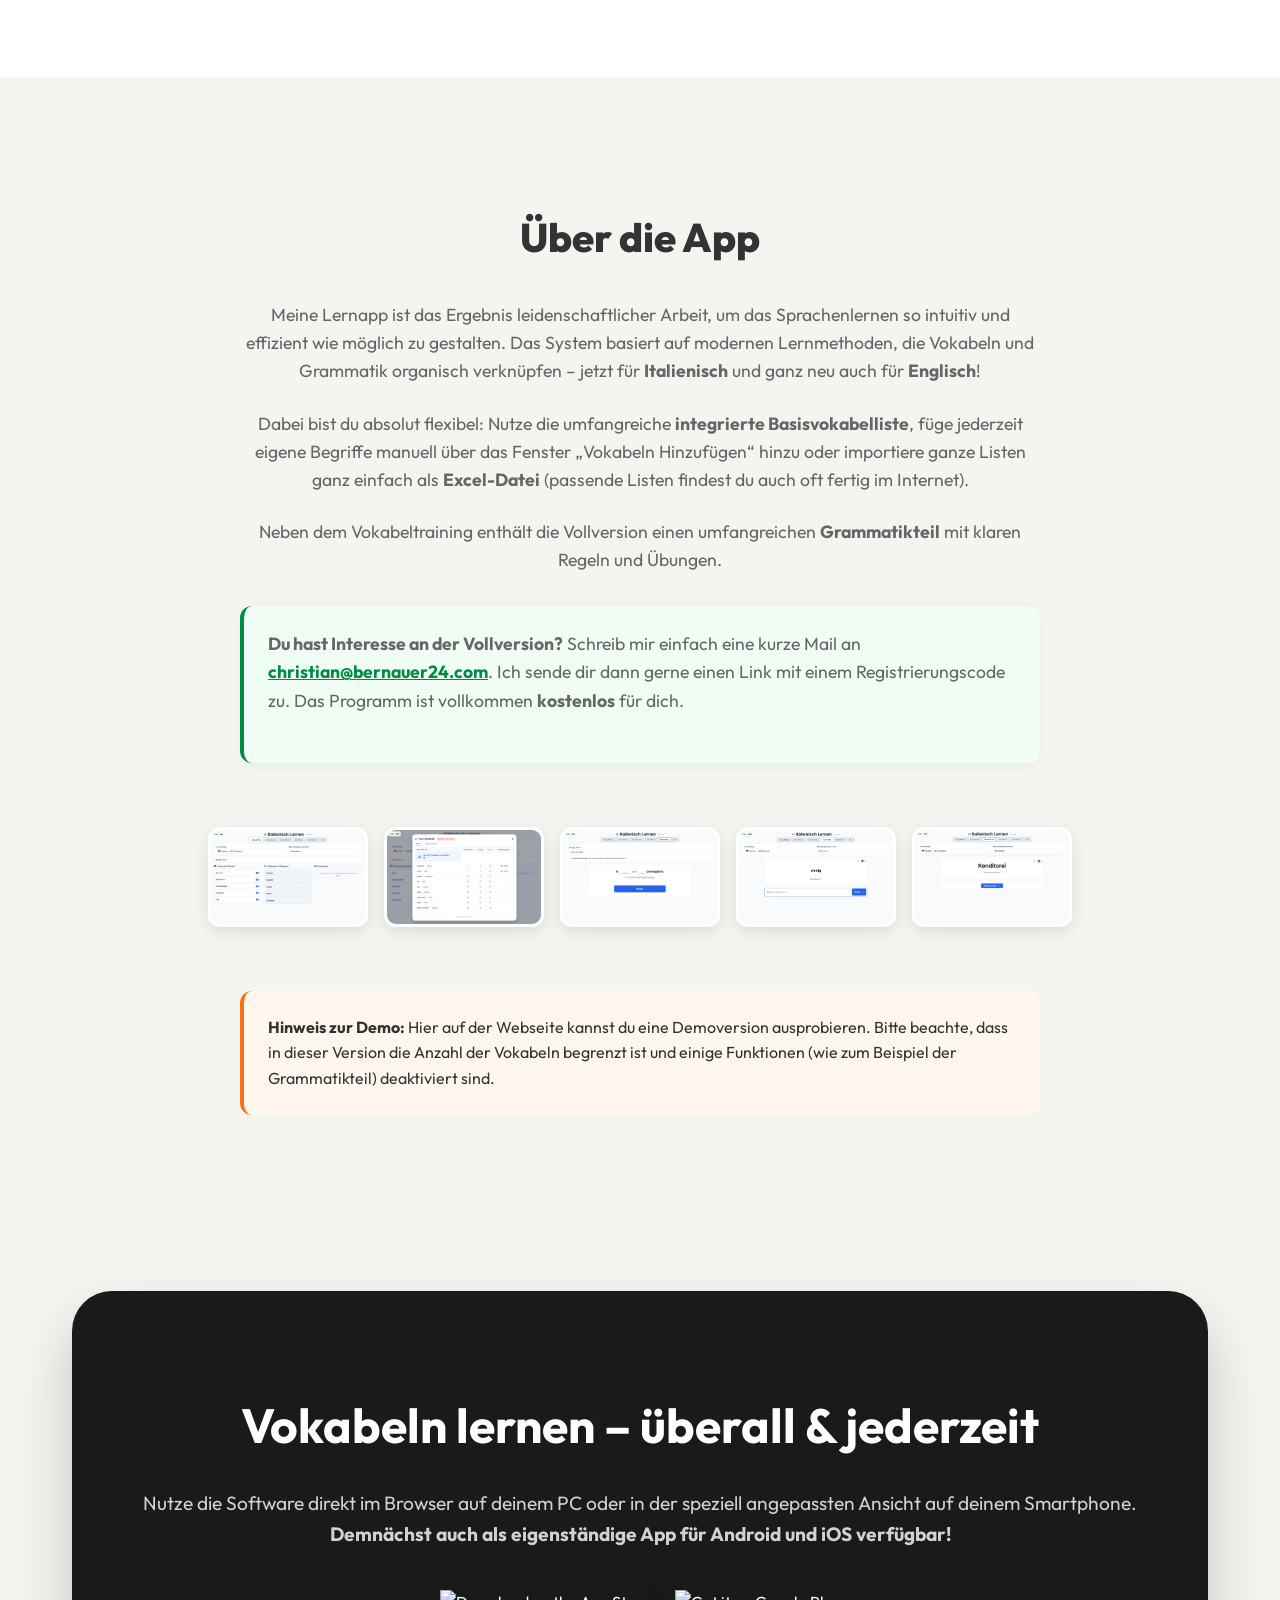
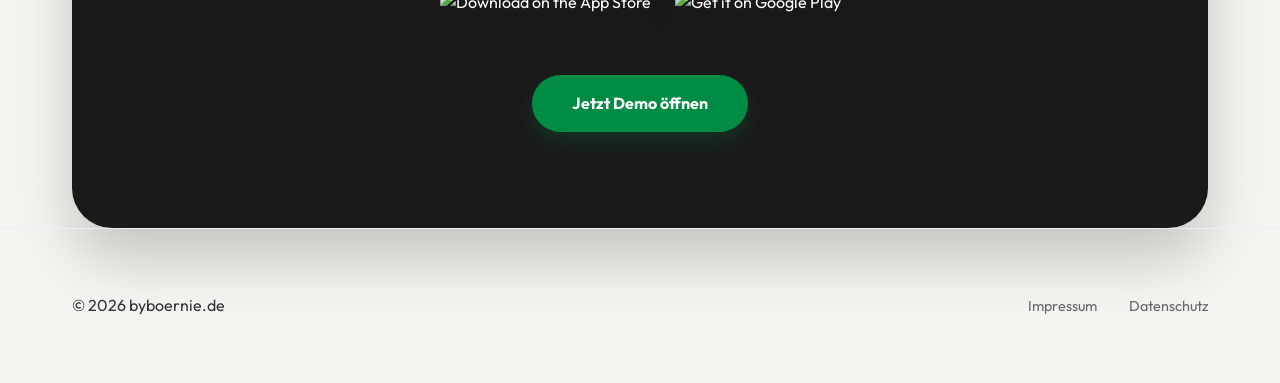
==== commit d3238f74: "Update pricing to free and clarify demo note" ====
--- a/index.html
+++ b/index.html
@@ -84,7 +84,7 @@
                         <p>Neben dem Vokabeltraining enthält die Vollversion einen umfangreichen <strong>Grammatikteil</strong> mit klaren Regeln und Übungen.</p>
                         
                         <div class="interest-note">
-                            <p><strong>Du hast Interesse an der Vollversion?</strong> Schreib mir einfach eine kurze Mail an <a href="mailto:christian@bernauer24.com">christian@bernauer24.com</a>. Ich sende dir dann gerne einen Link mit einem Registrierungscode zu. Das Programm erhältst du gegen eine Gebühr von 5€!</p>
+                            <p><strong>Du hast Interesse an der Vollversion?</strong> Schreib mir einfach eine kurze Mail an <a href="mailto:christian@bernauer24.com">christian@bernauer24.com</a>. Ich sende dir dann gerne einen Link mit einem Registrierungscode zu. Das Programm ist vollkommen <strong>kostenlos</strong> für dich.</p>
                         </div>
 
                         <div class="image-gallery">
@@ -106,7 +106,7 @@
                         </div>
 
                         <div class="demo-note">
-                            <strong>Hinweis zur Demo:</strong> Hier auf der Webseite kannst du eine Demoversion ausprobieren. Bitte beachte, dass in dieser Version die Anzahl der Vokabeln begrenzt ist und einige Funktionen (wie der volle Grammatikteil) deaktiviert sind.
+                            <strong>Hinweis zur Demo:</strong> Hier auf der Webseite kannst du eine Demoversion ausprobieren. Bitte beachte, dass in dieser Version die Anzahl der Vokabeln begrenzt ist und einige Funktionen (wie zum Beispiel der Grammatikteil) deaktiviert sind.
                         </div>
                     </div>
                 </div>
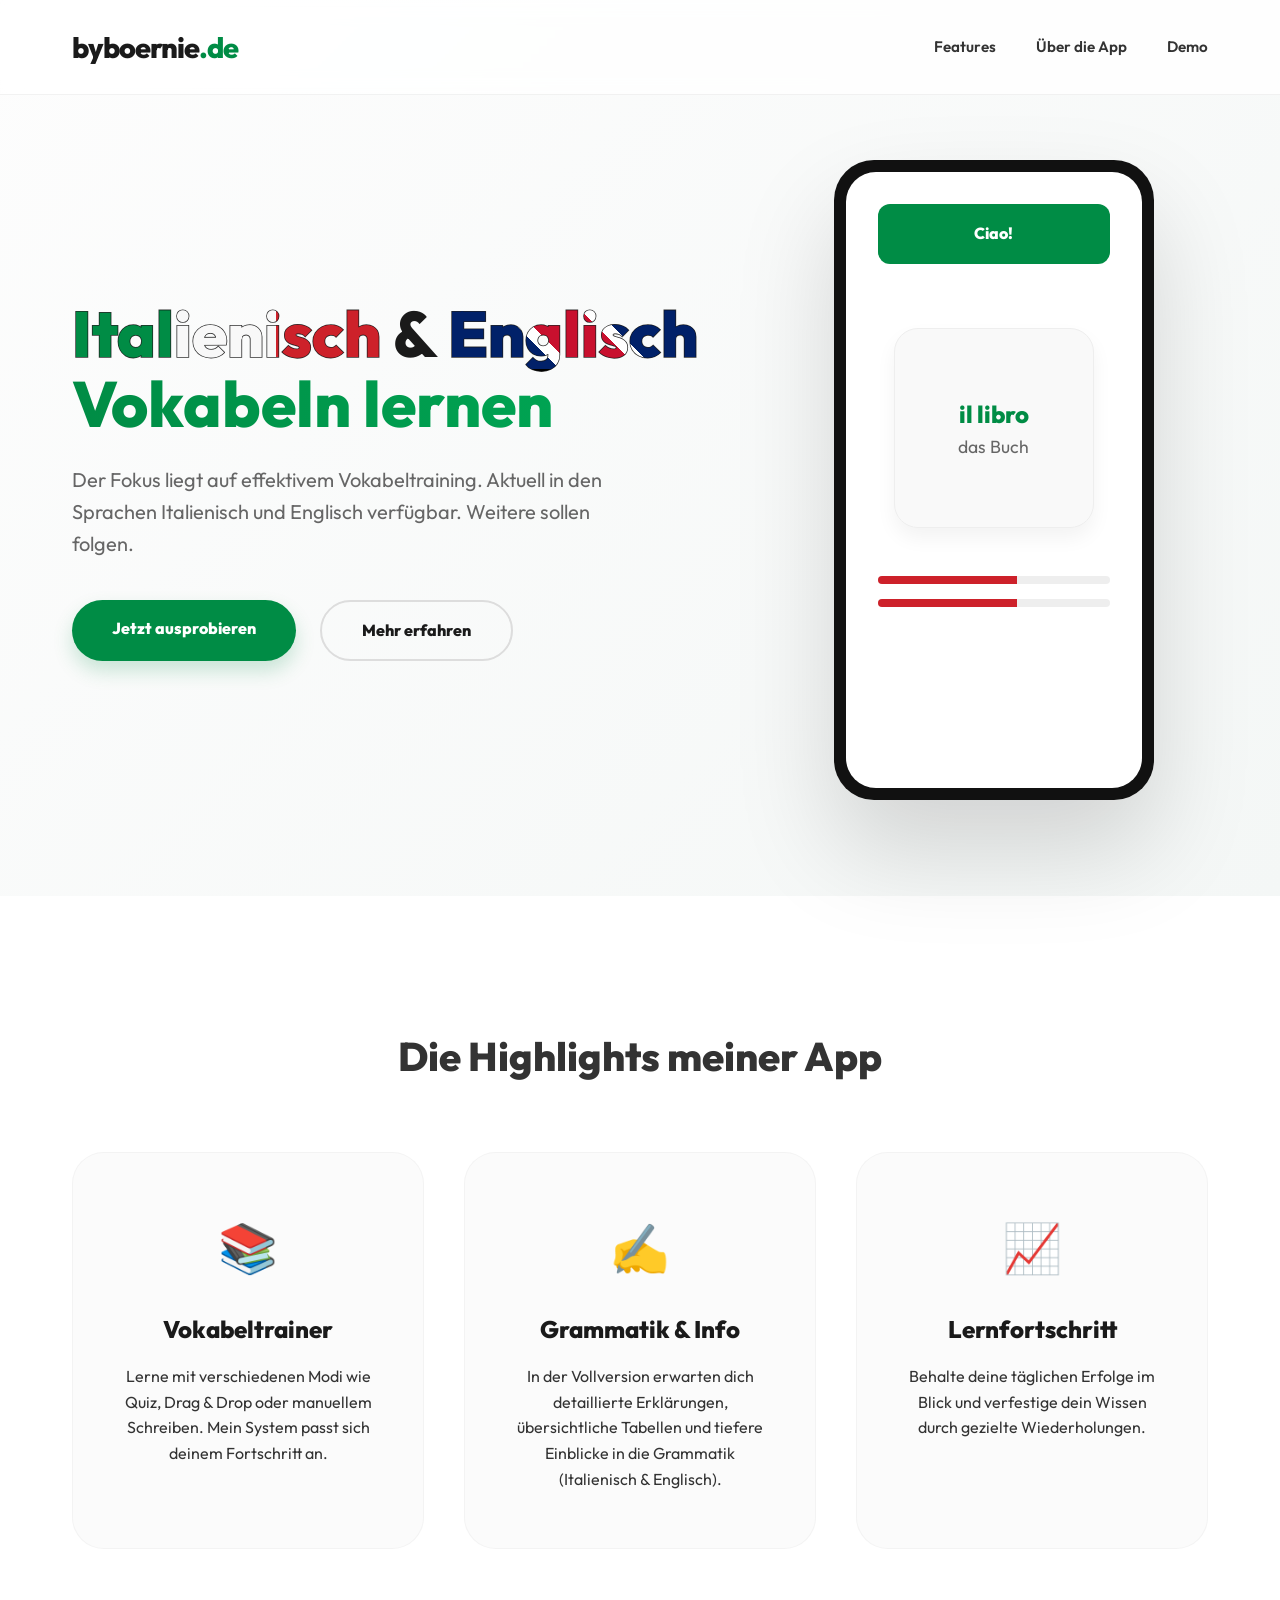
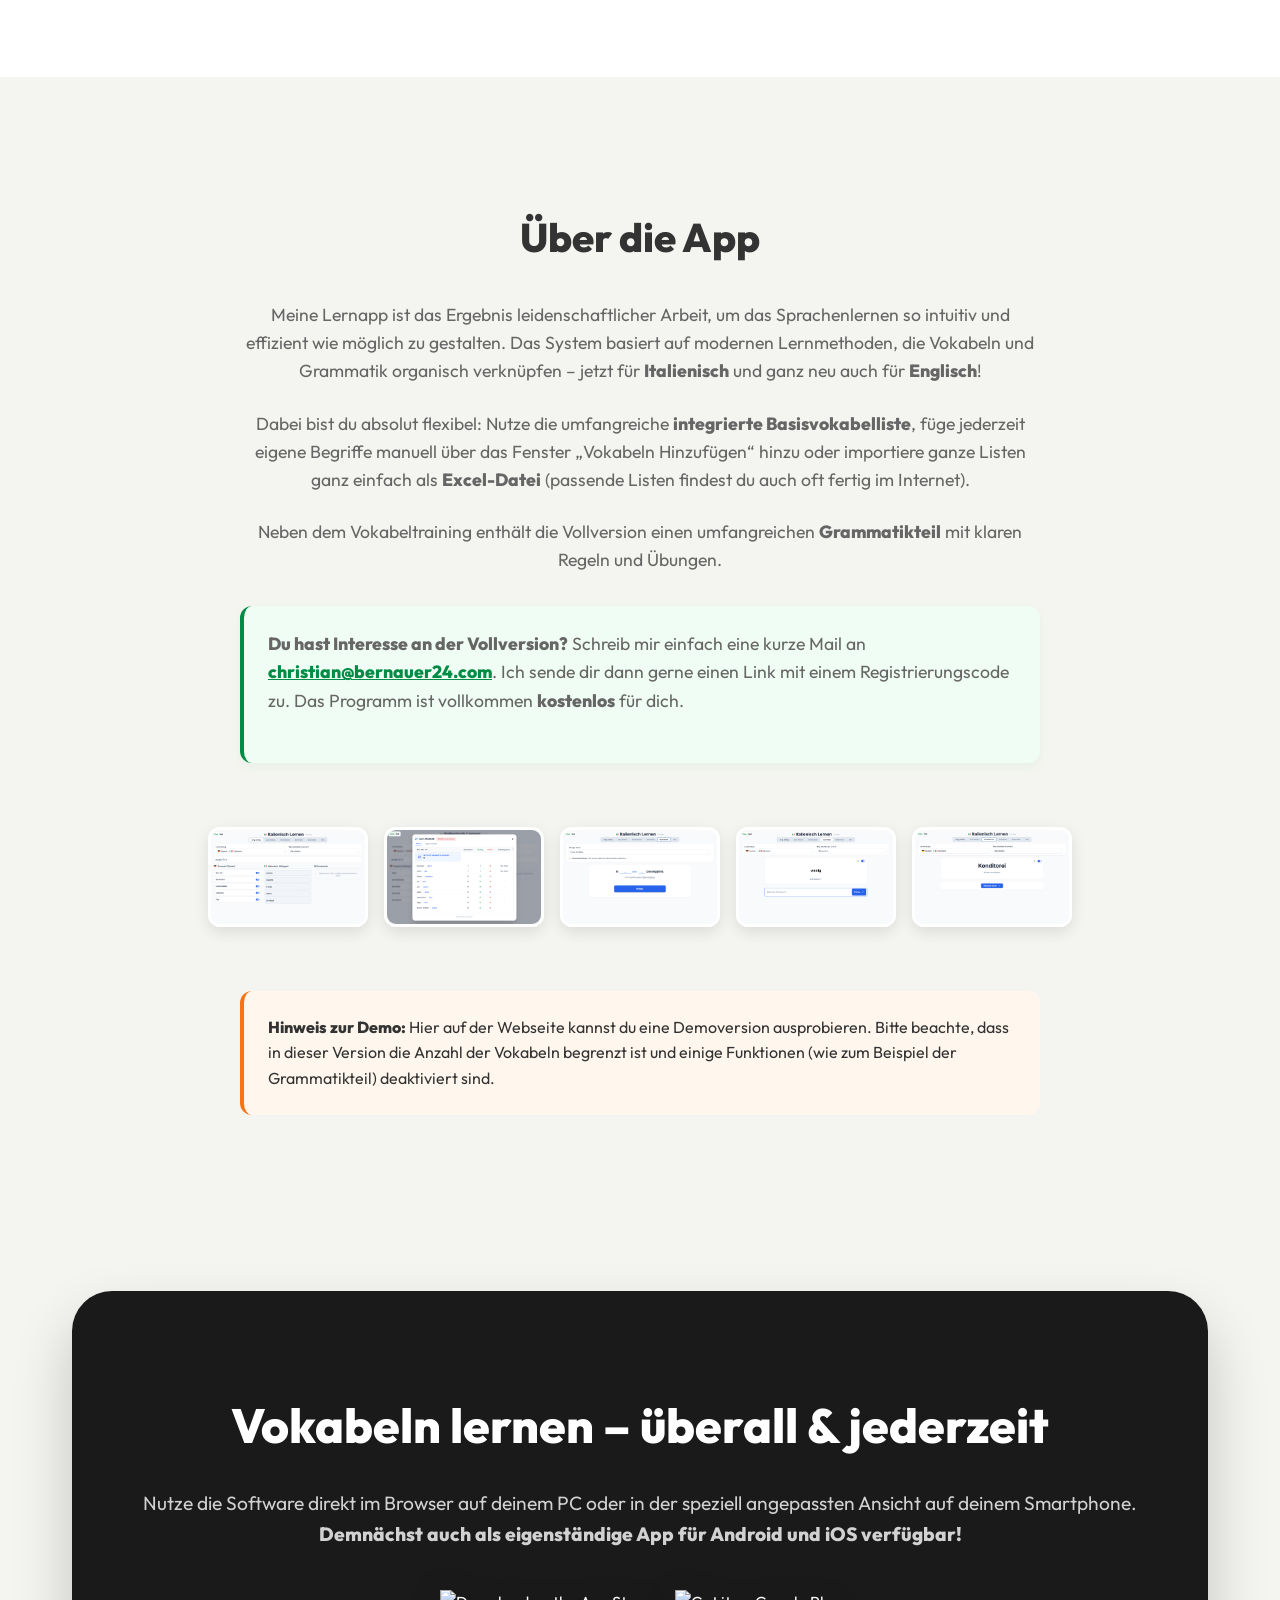
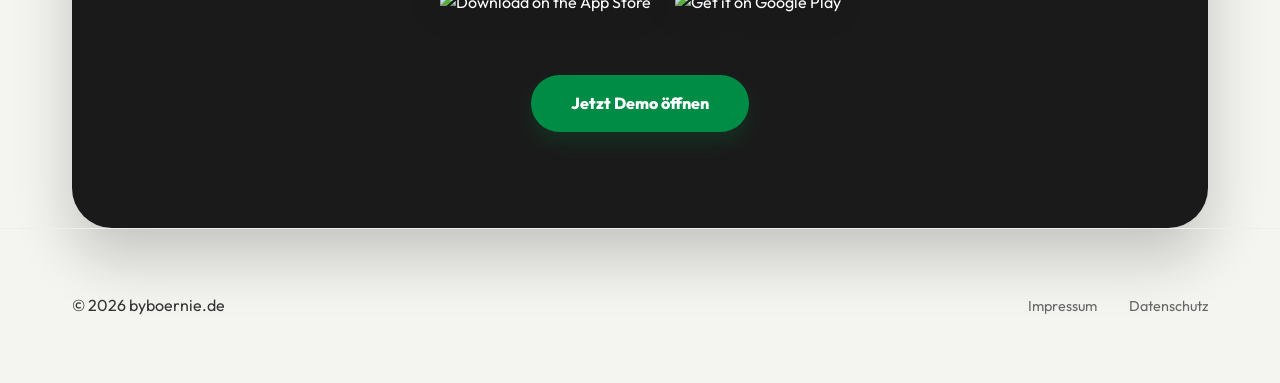
==== commit 8e136000: "Legal compliance updates: host fonts locally, expand privacy policy, add impressum placeholders" ====
--- a/index.html
+++ b/index.html
@@ -6,9 +6,7 @@
     <title>Lernapp Italienisch & Englisch | byboernie.de</title>
     <meta name="description" content="Entdecke die Lernapp für Italienisch und Englisch von byboernie.de. Meistere Vokabeln, Grammatik und Sätze spielerisch leicht. Jetzt informieren!">
     <link rel="stylesheet" href="style.css">
-    <link rel="preconnect" href="https://fonts.googleapis.com">
     <link rel="preconnect" href="https://fonts.gstatic.com" crossorigin>
-    <link href="https://fonts.googleapis.com/css2?family=Outfit:wght@300;400;600;800&display=swap" rel="stylesheet">
 </head>
 <body>
     <header id="main-header">
--- a/style.css
+++ b/style.css
@@ -1,3 +1,36 @@
+/* outfit-300 - latin */
+@font-face {
+  font-display: swap; 
+  font-family: 'Outfit';
+  font-style: normal;
+  font-weight: 300;
+  src: url('assets/fonts/outfit-v15-latin-300.woff2') format('woff2'); 
+}
+/* outfit-regular - latin */
+@font-face {
+  font-display: swap;
+  font-family: 'Outfit';
+  font-style: normal;
+  font-weight: 400;
+  src: url('assets/fonts/outfit-v15-latin-400.woff2') format('woff2');
+}
+/* outfit-600 - latin */
+@font-face {
+  font-display: swap;
+  font-family: 'Outfit';
+  font-style: normal;
+  font-weight: 600;
+  src: url('assets/fonts/outfit-v15-latin-600.woff2') format('woff2');
+}
+/* outfit-800 - latin */
+@font-face {
+  font-display: swap;
+  font-family: 'Outfit';
+  font-style: normal;
+  font-weight: 800;
+  src: url('assets/fonts/outfit-v15-latin-800.woff2') format('woff2');
+}
+
 :root {
     --primary: #008C45; /* Italian Green */
     --secondary: #CD212A; /* Italian Red */
@@ -102,6 +135,7 @@
     color: var(--primary);
     background: linear-gradient(to right, var(--primary), #00A352);
     -webkit-background-clip: text;
+    background-clip: text;
     -webkit-text-fill-color: transparent;
 }
 
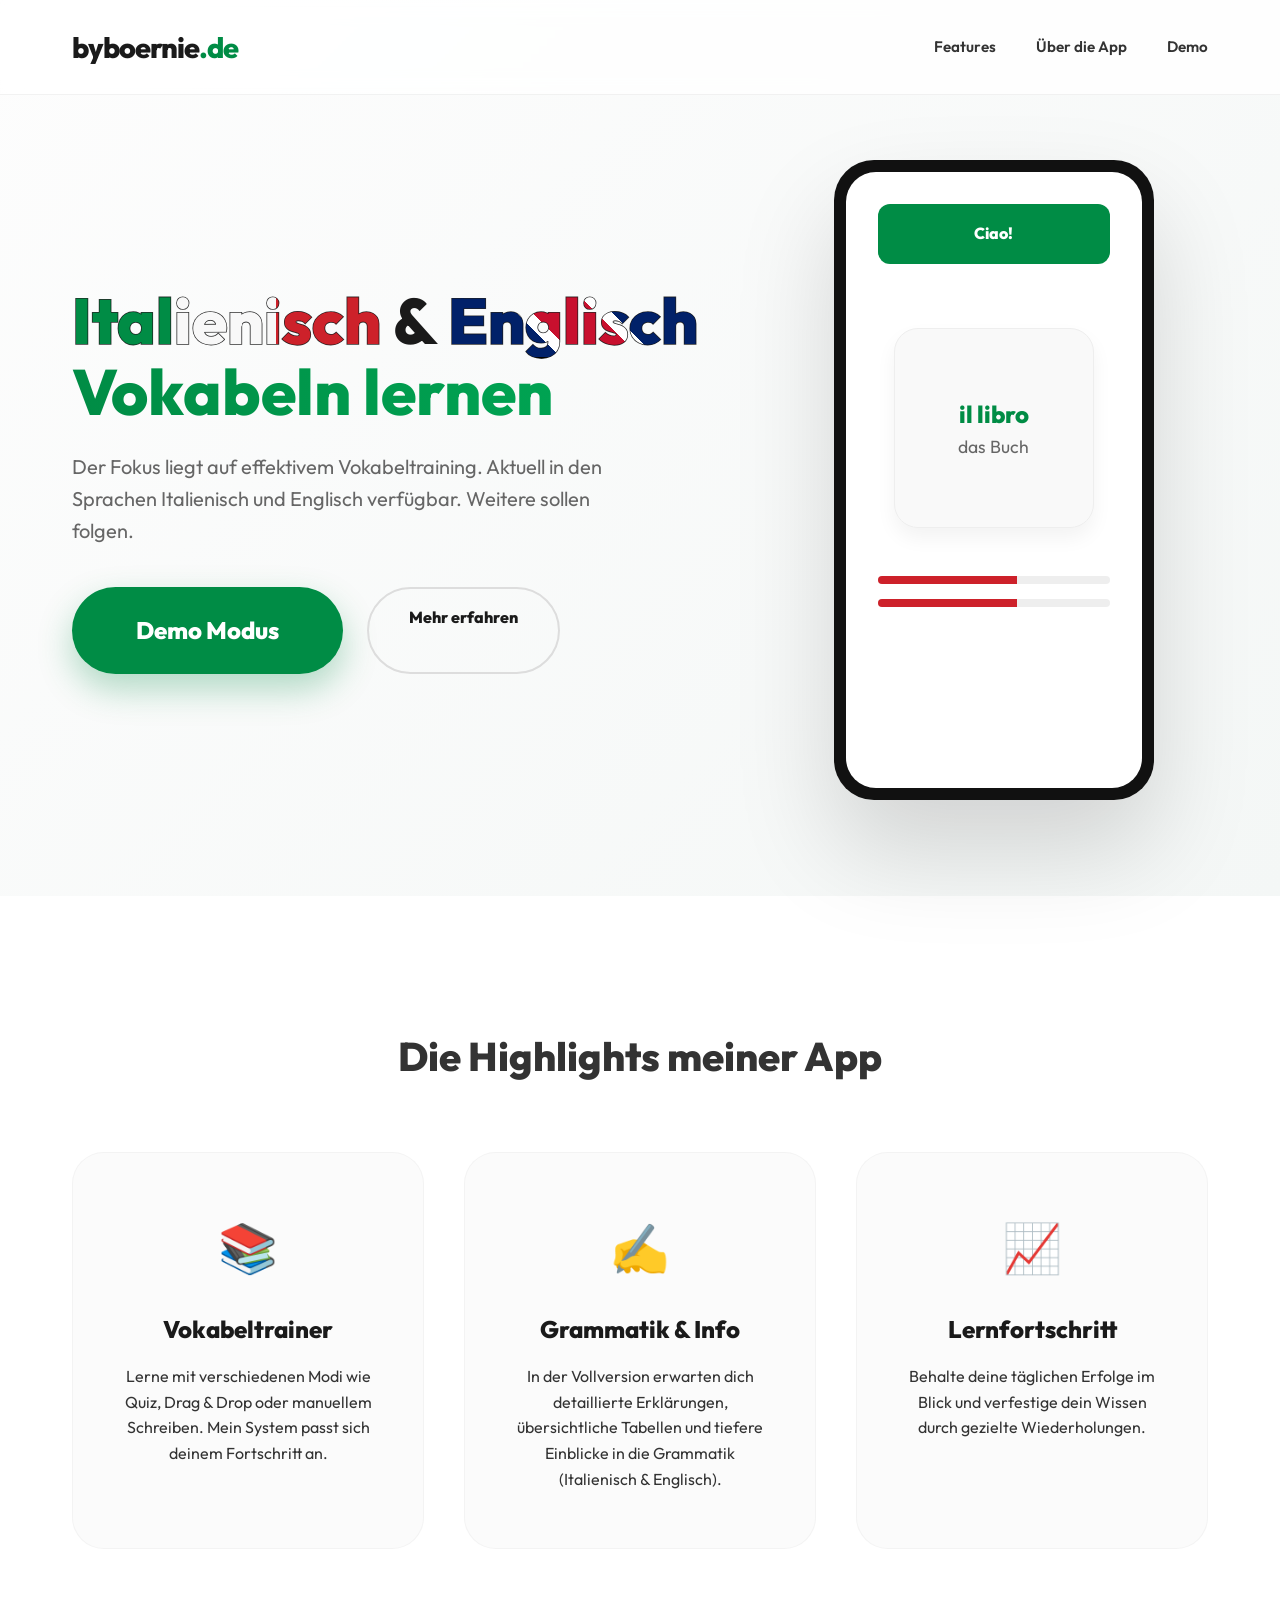
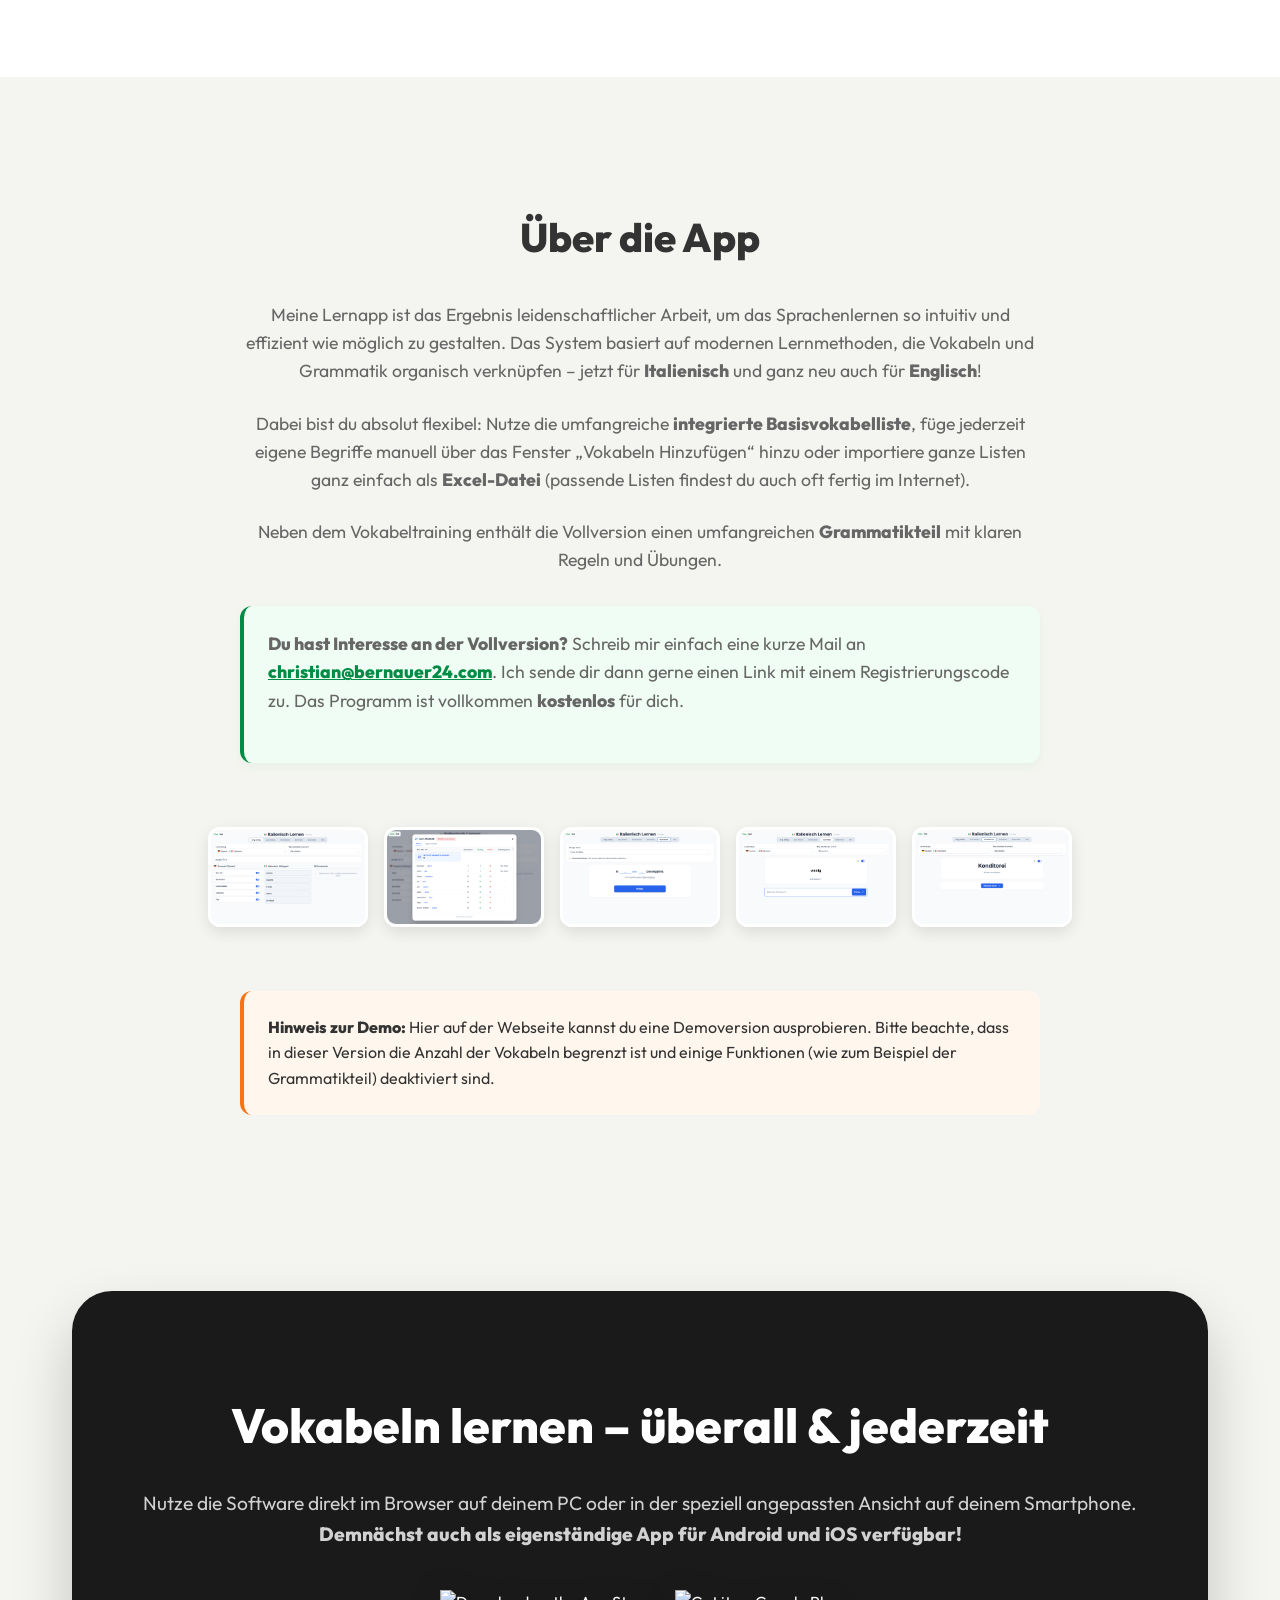
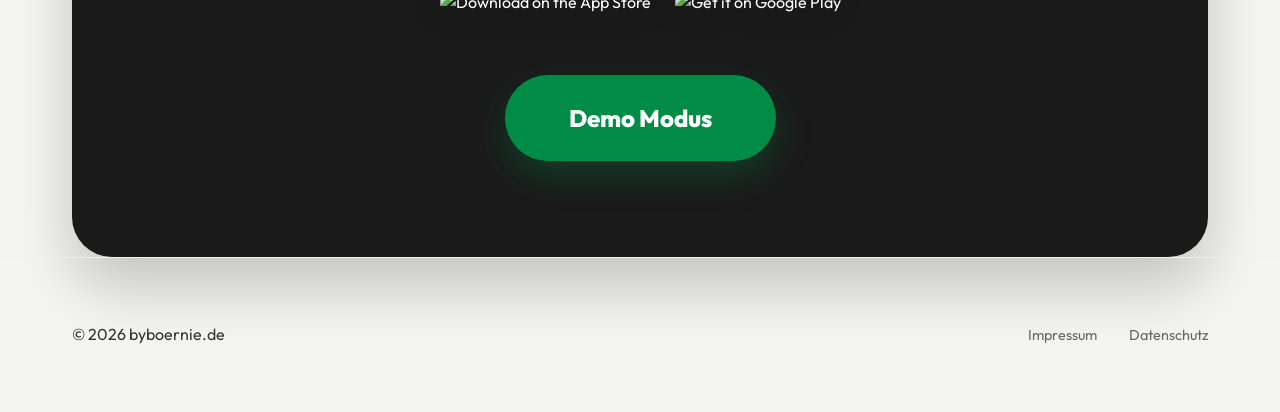
==== commit d3a5def4: "Update demo to version 2.0.3 and enlarge demo buttons" ====
--- a/index.html
+++ b/index.html
@@ -27,7 +27,7 @@
                     <h1><span class="flag-it" data-text="Italienisch">Italienisch</span> & <span class="flag-uk" data-text="Englisch">Englisch</span> <br><span class="highlight">Vokabeln lernen</span></h1>
                     <p>Der Fokus liegt auf effektivem Vokabeltraining. Aktuell in den Sprachen Italienisch und Englisch verfügbar. Weitere sollen folgen.</p>
                     <div class="hero-btns">
-                        <a href="app.html" class="btn btn-primary">Jetzt ausprobieren</a>
+                        <a href="app.html" class="btn btn-primary btn-xl">Demo Modus</a>
                         <a href="#about" class="btn btn-secondary">Mehr erfahren</a>
                     </div>
                 </div>
@@ -120,7 +120,7 @@
                         <img src="https://upload.wikimedia.org/wikipedia/commons/3/3c/Download_on_the_App_Store_Badge.svg" alt="Download on the App Store" class="badge">
                         <img src="https://upload.wikimedia.org/wikipedia/commons/7/78/Google_Play_Store_badge_EN.svg" alt="Get it on Google Play" class="badge">
                     </div>
-                    <a href="app.html" class="btn btn-primary">Jetzt Demo öffnen</a>
+                    <a href="app.html" class="btn btn-primary btn-xl">Demo Modus</a>
                 </div>
             </div>
         </section>
--- a/style.css
+++ b/style.css
@@ -206,6 +206,18 @@
 
 .btn-secondary:hover {
     background: #eee;
+}
+
+.btn-xl {
+    padding: 1.5rem 4rem;
+    font-size: 1.5rem;
+    border-radius: 60px;
+    box-shadow: 0 15px 35px rgba(0, 140, 69, 0.3);
+}
+
+.btn-xl:hover {
+    transform: translateY(-5px) scale(1.05);
+    box-shadow: 0 20px 45px rgba(0, 140, 69, 0.4);
 }
 
 /* Mockup */
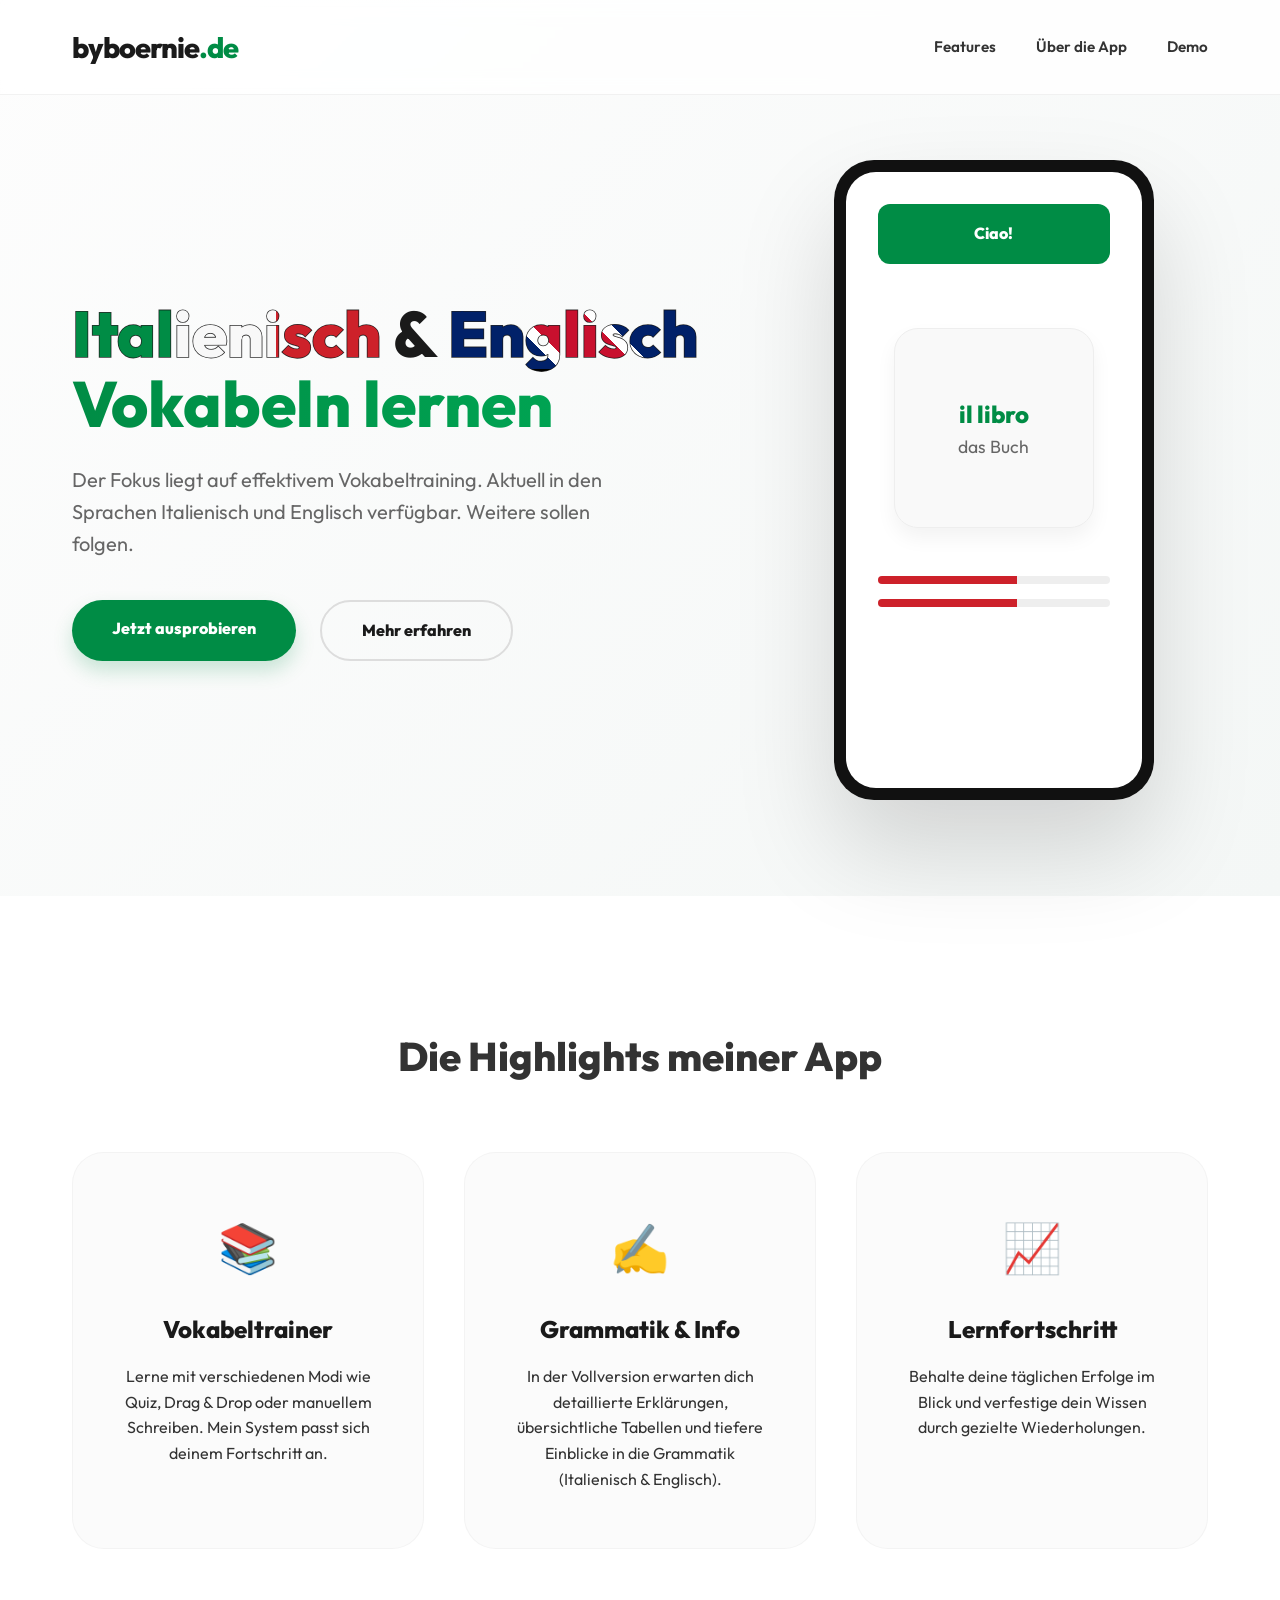
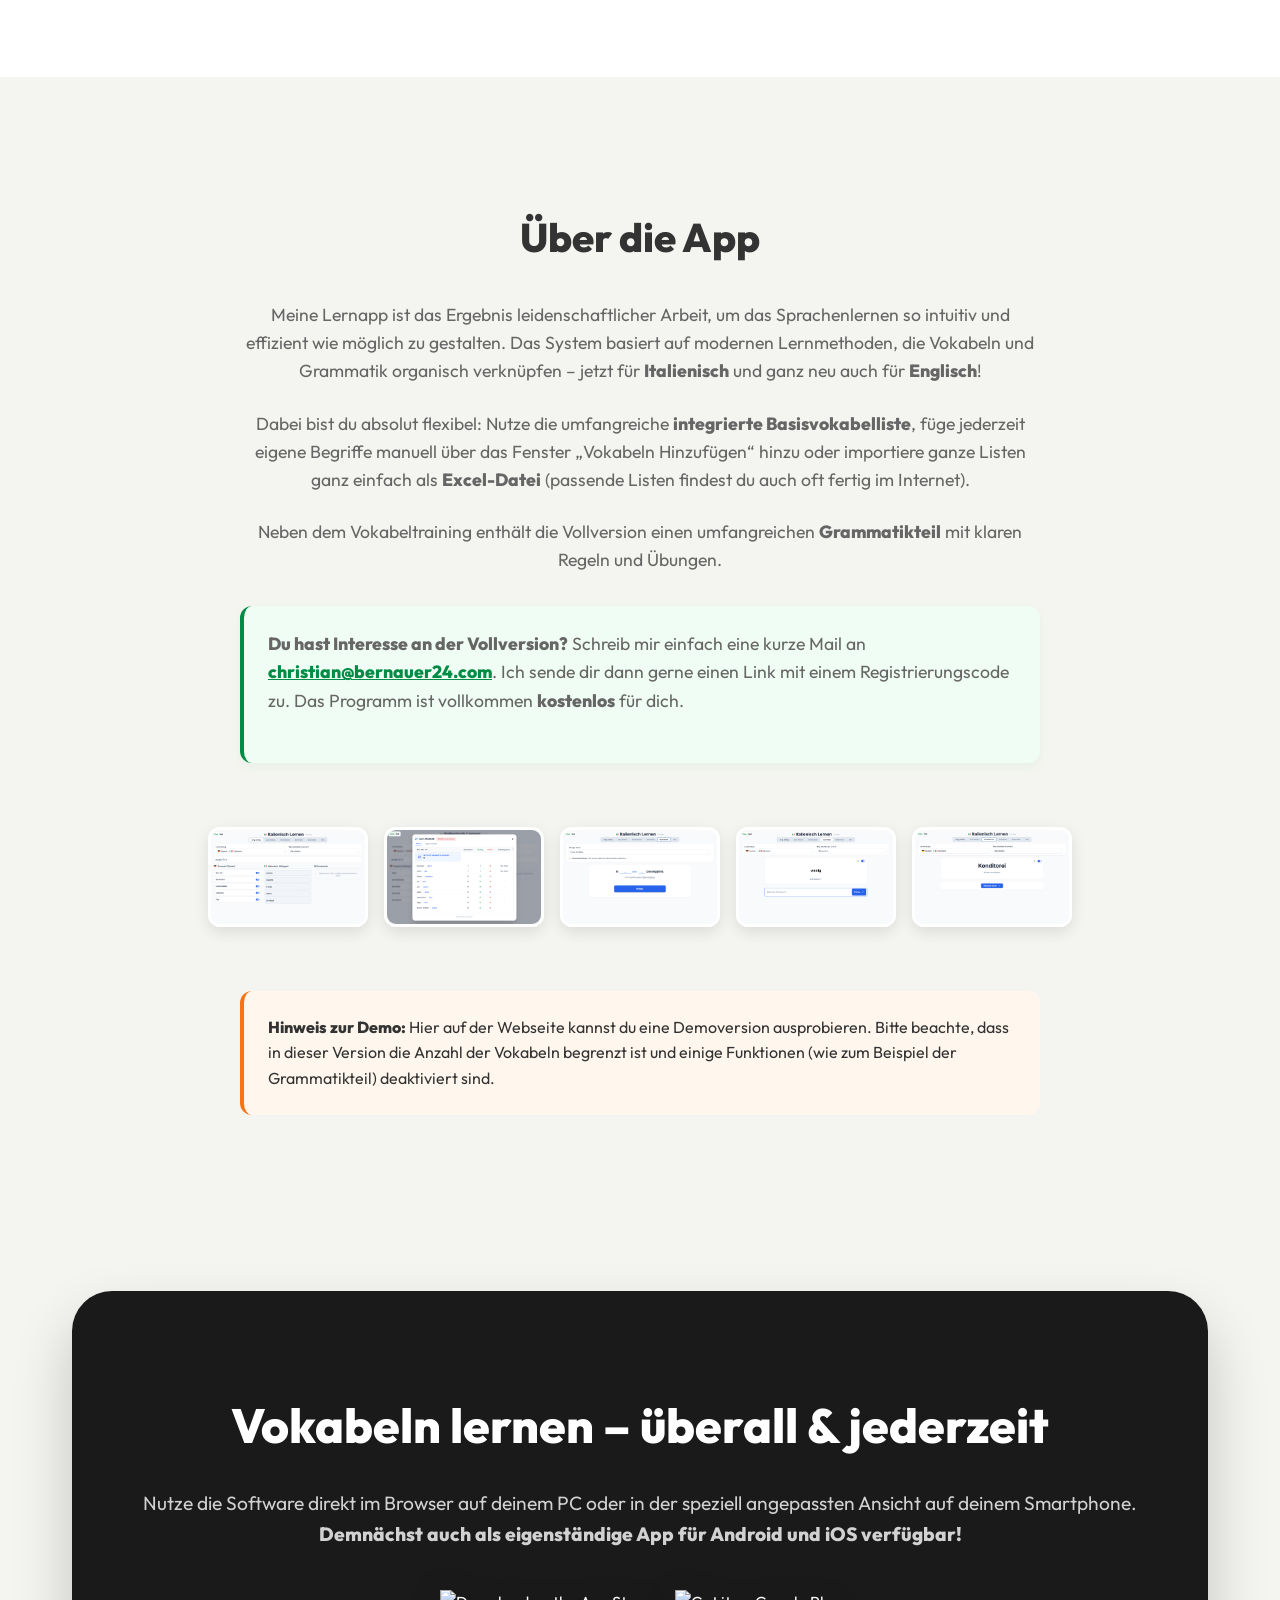
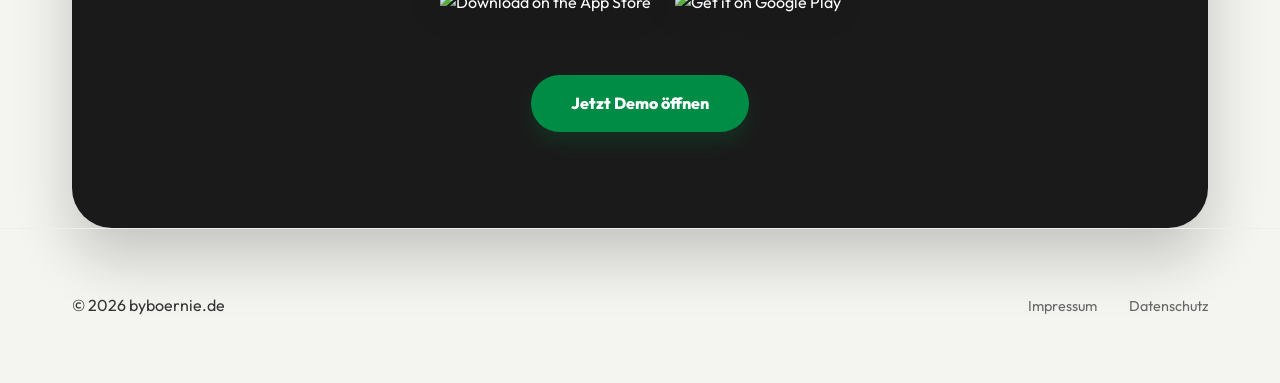
==== commit 523fe734: "Restore and enlarge orange demo badge, revert landing page button changes" ====
--- a/index.html
+++ b/index.html
@@ -27,7 +27,7 @@
                     <h1><span class="flag-it" data-text="Italienisch">Italienisch</span> & <span class="flag-uk" data-text="Englisch">Englisch</span> <br><span class="highlight">Vokabeln lernen</span></h1>
                     <p>Der Fokus liegt auf effektivem Vokabeltraining. Aktuell in den Sprachen Italienisch und Englisch verfügbar. Weitere sollen folgen.</p>
                     <div class="hero-btns">
-                        <a href="app.html" class="btn btn-primary btn-xl">Demo Modus</a>
+                        <a href="app.html" class="btn btn-primary">Jetzt ausprobieren</a>
                         <a href="#about" class="btn btn-secondary">Mehr erfahren</a>
                     </div>
                 </div>
@@ -120,7 +120,7 @@
                         <img src="https://upload.wikimedia.org/wikipedia/commons/3/3c/Download_on_the_App_Store_Badge.svg" alt="Download on the App Store" class="badge">
                         <img src="https://upload.wikimedia.org/wikipedia/commons/7/78/Google_Play_Store_badge_EN.svg" alt="Get it on Google Play" class="badge">
                     </div>
-                    <a href="app.html" class="btn btn-primary btn-xl">Demo Modus</a>
+                    <a href="app.html" class="btn btn-primary">Jetzt Demo öffnen</a>
                 </div>
             </div>
         </section>
--- a/style.css
+++ b/style.css
@@ -206,18 +206,6 @@
 
 .btn-secondary:hover {
     background: #eee;
-}
-
-.btn-xl {
-    padding: 1.5rem 4rem;
-    font-size: 1.5rem;
-    border-radius: 60px;
-    box-shadow: 0 15px 35px rgba(0, 140, 69, 0.3);
-}
-
-.btn-xl:hover {
-    transform: translateY(-5px) scale(1.05);
-    box-shadow: 0 20px 45px rgba(0, 140, 69, 0.4);
 }
 
 /* Mockup */
